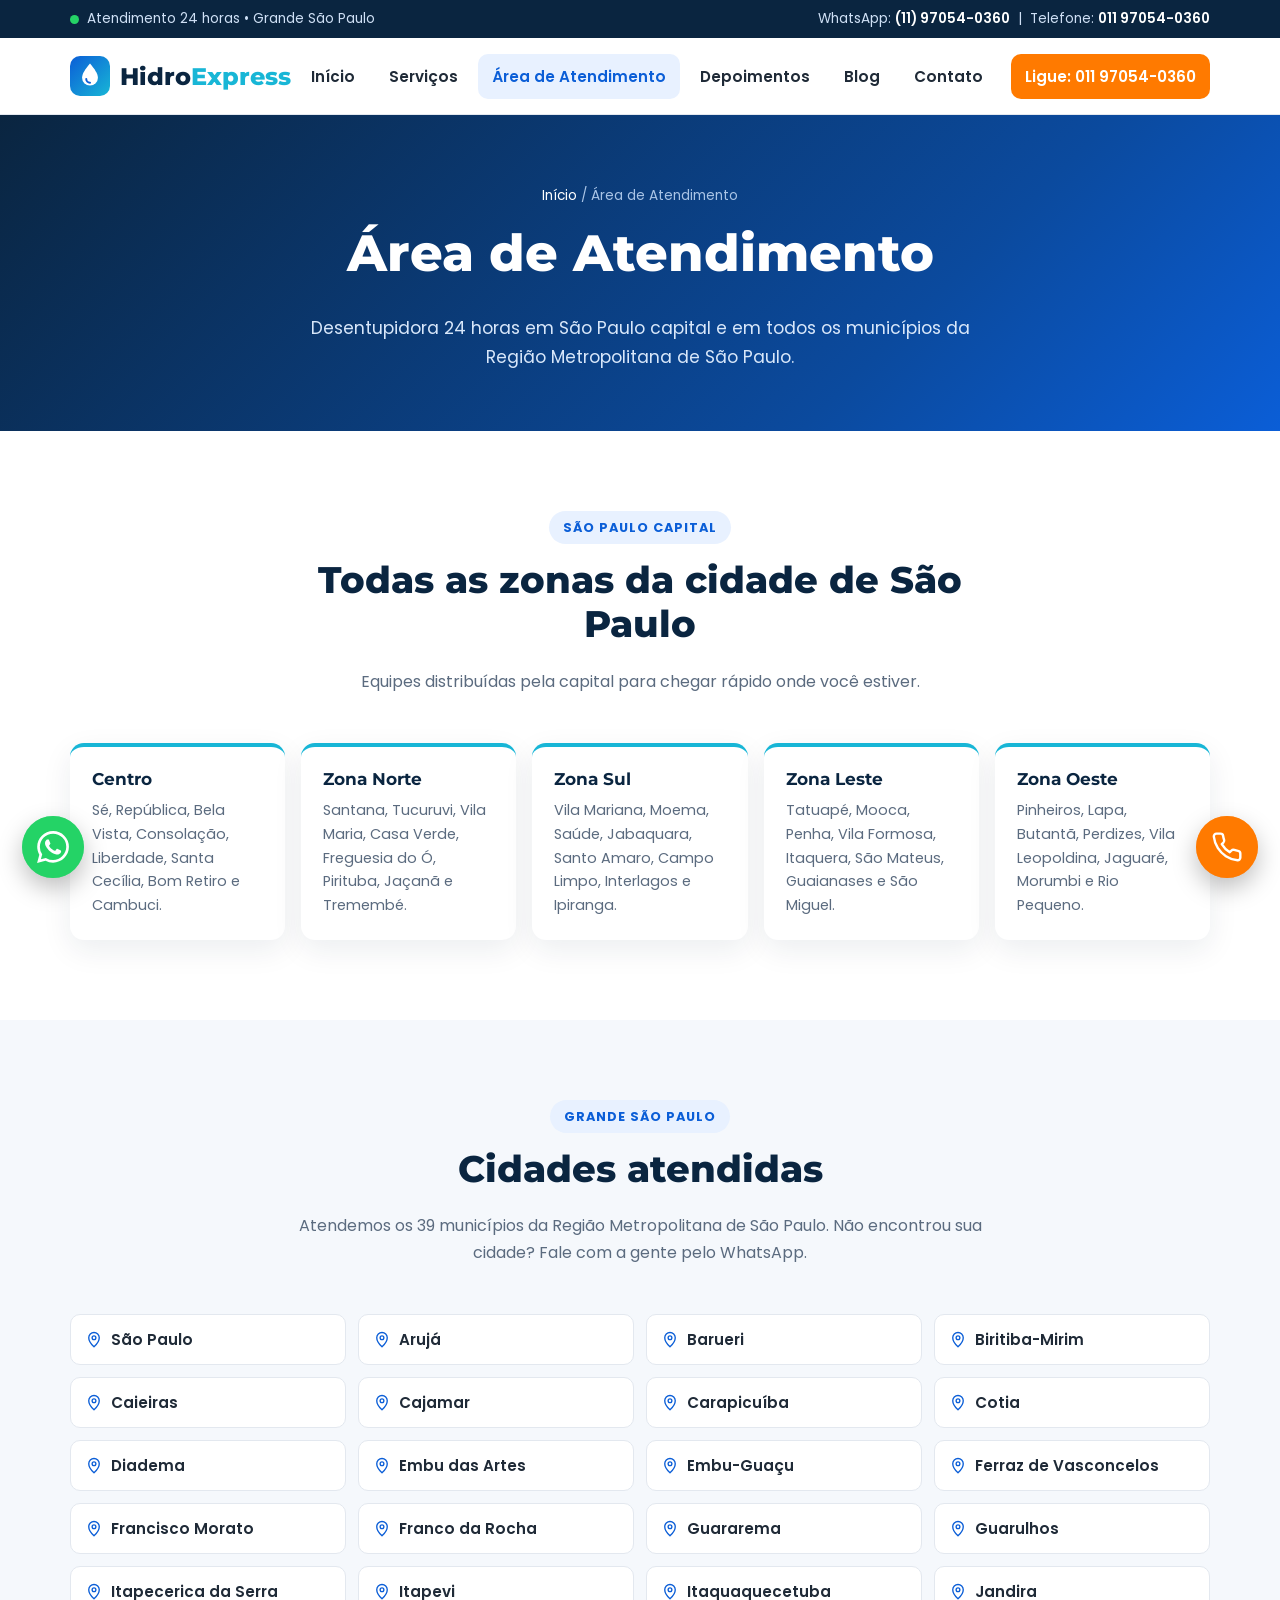
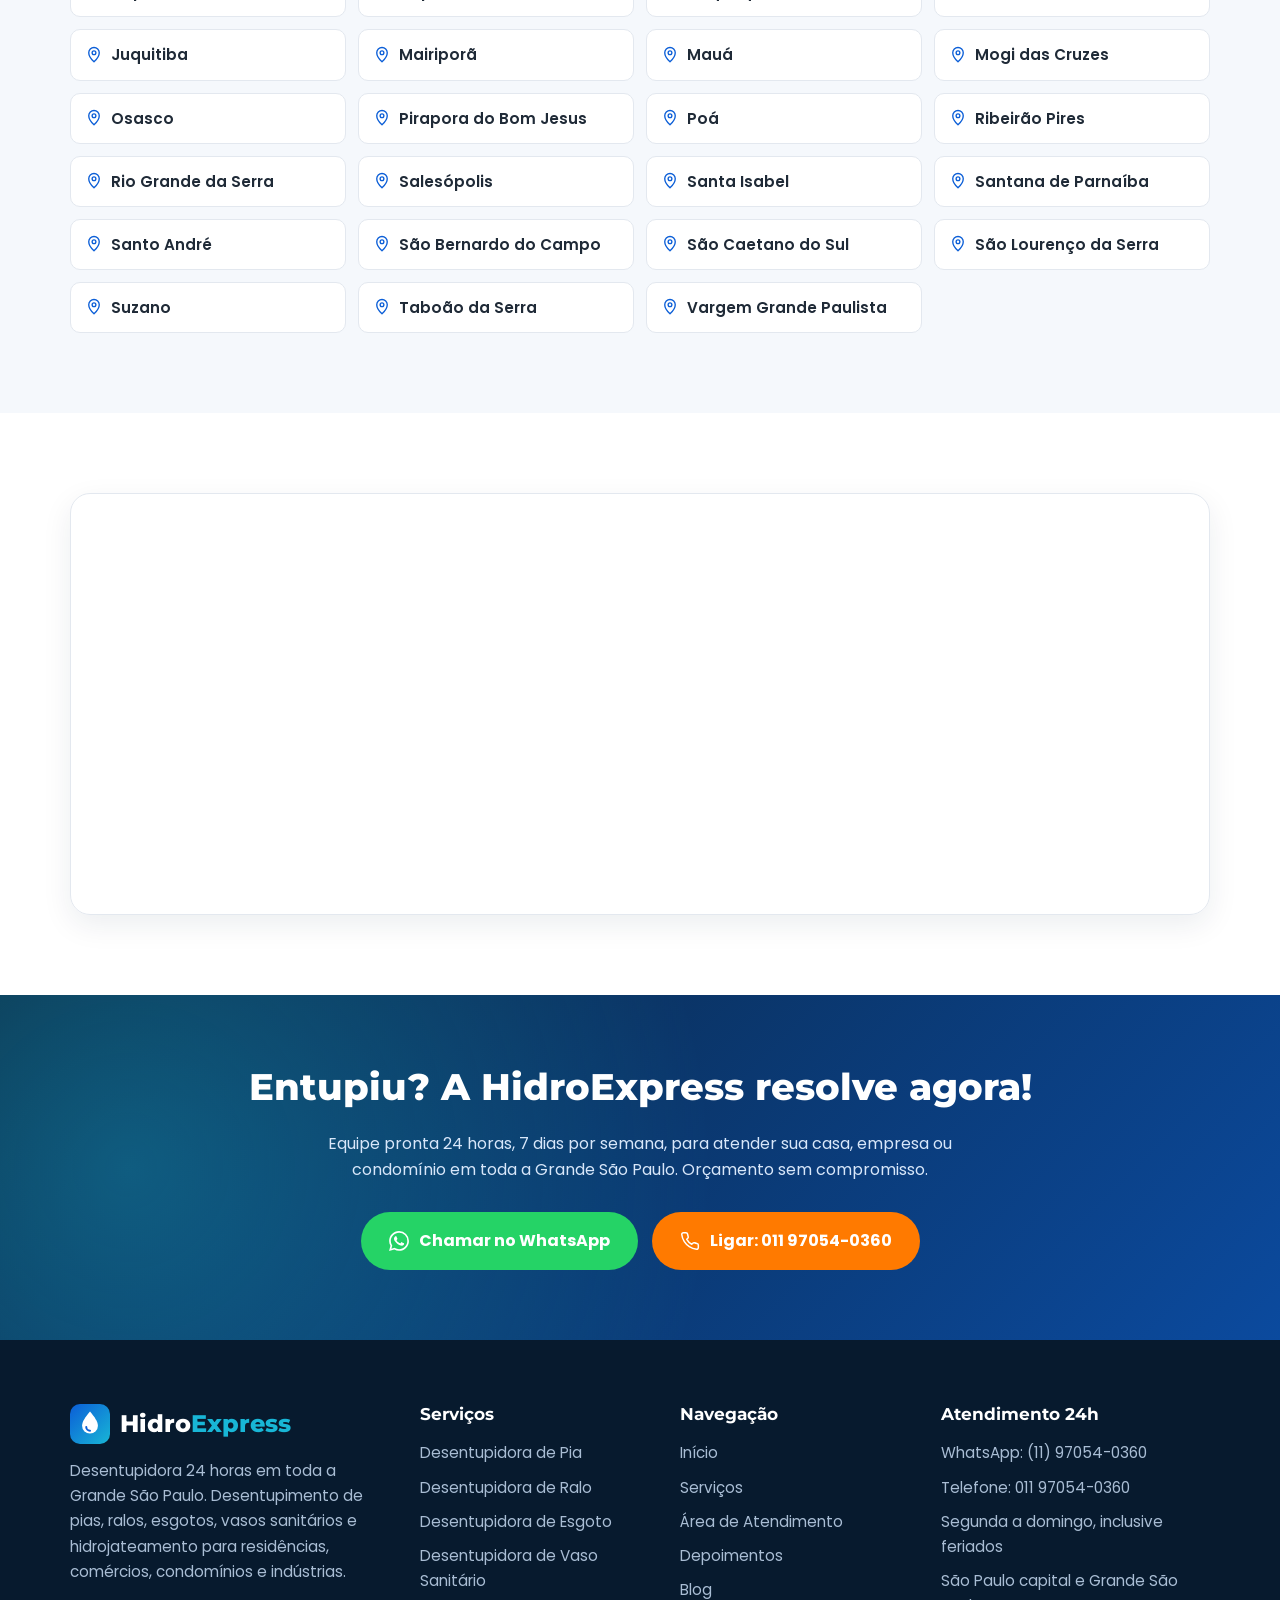
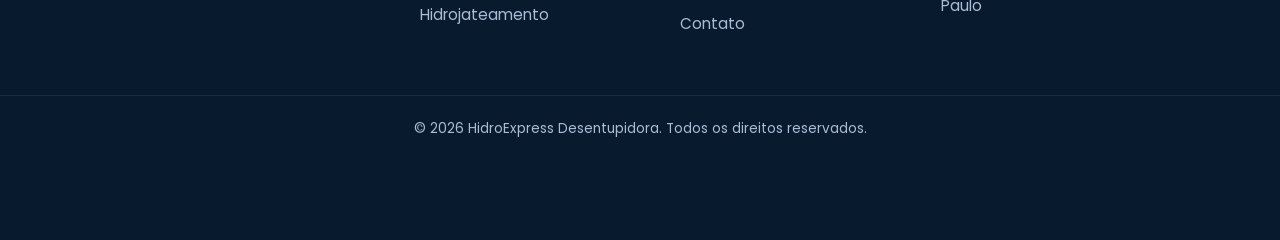
==== area-de-atendimento.html @ a258be4d "Cria site da HidroExpress Desentupidora Site estático com páginas de início, serviços, área de atend" ====
<!DOCTYPE html>
<html lang="pt-BR" class="no-js">
<head>
  <meta charset="UTF-8">
  <meta name="viewport" content="width=device-width, initial-scale=1">
  <title>Área de Atendimento | Desentupidora na Grande SP | HidroExpress</title>
  <meta name="description" content="A HidroExpress atende São Paulo capital e as 39 cidades da Grande São Paulo: ABC, Guarulhos, Osasco, Barueri, Mogi das Cruzes e região.">
  <meta name="theme-color" content="#0a2540">
  <meta property="og:type" content="website">
  <meta property="og:locale" content="pt_BR">
  <meta property="og:site_name" content="HidroExpress">
  <meta property="og:title" content="Área de Atendimento | Desentupidora na Grande SP | HidroExpress">
  <meta property="og:description" content="A HidroExpress atende São Paulo capital e as 39 cidades da Grande São Paulo: ABC, Guarulhos, Osasco, Barueri, Mogi das Cruzes e região.">
  <link rel="icon" href="assets/img/favicon.svg" type="image/svg+xml">
  <link rel="preconnect" href="https://fonts.googleapis.com">
  <link rel="preconnect" href="https://fonts.gstatic.com" crossorigin>
  <link href="https://fonts.googleapis.com/css2?family=Montserrat:wght@700;800&family=Poppins:wght@400;500;600;700&display=swap" rel="stylesheet">
  <link rel="stylesheet" href="assets/css/style.css">
</head>
<body>
<a class="skip-link" href="#conteudo">Pular para o conteúdo</a>

<div class="topo-info">
  <div class="container">
    <span class="topo-info__24h"><span class="pulso"></span> Atendimento 24 horas • Grande São Paulo</span>
    <span class="topo-info__contato">WhatsApp: <a href="https://wa.me/5511970540360?text=Ol%C3%A1%2C%20HidroExpress%21%20Vim%20pelo%20site%20e%20preciso%20de%20um%20or%C3%A7amento." target="_blank" rel="noopener">(11) 97054-0360</a> &nbsp;|&nbsp; Telefone: <a href="tel:+5511970540360">011 97054-0360</a></span>
  </div>
</div>

<header class="cabecalho">
  <div class="container">
    <a class="logo" href="index.html" aria-label="HidroExpress — página inicial"><svg viewBox="0 0 48 48" aria-hidden="true"><defs><linearGradient id="lg" x1="0" y1="0" x2="1" y2="1"><stop offset="0" stop-color="#0b5ed7"/><stop offset="1" stop-color="#18b6d6"/></linearGradient></defs><rect width="48" height="48" rx="12" fill="url(#lg)"/><path d="M24 9c5.5 6.6 9.5 12.2 9.5 17a9.5 9.5 0 0 1-19 0C14.5 21.2 18.5 15.6 24 9z" fill="#fff"/><path d="M19.5 27.5a4.5 4.5 0 0 0 4.5 4.5" stroke="#0b5ed7" stroke-width="2.4" fill="none" stroke-linecap="round"/></svg><span class="logo__nome">Hidro<span>Express</span></span></a>
    <button class="menu-toggle" type="button" aria-controls="menu" aria-expanded="false" aria-label="Abrir menu"><svg viewBox="0 0 24 24" fill="none" stroke="currentColor" stroke-width="1.8" stroke-linecap="round" stroke-linejoin="round" aria-hidden="true"><path d="M4 7h16M4 12h16M4 17h16"/></svg></button>
    <nav class="menu" id="menu" aria-label="Menu principal">
      <ul>
        <li><a href="index.html">Início</a></li>
        <li><a href="servicos.html">Serviços</a></li>
        <li><a href="area-de-atendimento.html" aria-current="page">Área de Atendimento</a></li>
        <li><a href="depoimentos.html">Depoimentos</a></li>
        <li><a href="blog.html">Blog</a></li>
        <li><a href="contato.html">Contato</a></li>
        <li><a class="menu__cta" href="tel:+5511970540360">Ligue: 011 97054-0360</a></li>
      </ul>
    </nav>
  </div>
</header>

<main id="conteudo">

<section class="page-hero">
  <div class="container">
    <div class="breadcrumb"><a href="index.html">Início</a> / Área de Atendimento</div>
    <h1>Área de Atendimento</h1>
    <p>Desentupidora 24 horas em São Paulo capital e em todos os municípios da Região Metropolitana de São Paulo.</p>
  </div>
</section>

<section class="secao">
  <div class="container">
    <div class="secao__topo">
      <span class="etiqueta">São Paulo capital</span>
      <h2>Todas as zonas da cidade de São Paulo</h2>
      <p>Equipes distribuídas pela capital para chegar rápido onde você estiver.</p>
    </div>
    <div class="regioes">
      <div class="regiao revelar"><h3>Centro</h3><p>Sé, República, Bela Vista, Consolação, Liberdade, Santa Cecília, Bom Retiro e Cambuci.</p></div>
      <div class="regiao revelar"><h3>Zona Norte</h3><p>Santana, Tucuruvi, Vila Maria, Casa Verde, Freguesia do Ó, Pirituba, Jaçanã e Tremembé.</p></div>
      <div class="regiao revelar"><h3>Zona Sul</h3><p>Vila Mariana, Moema, Saúde, Jabaquara, Santo Amaro, Campo Limpo, Interlagos e Ipiranga.</p></div>
      <div class="regiao revelar"><h3>Zona Leste</h3><p>Tatuapé, Mooca, Penha, Vila Formosa, Itaquera, São Mateus, Guaianases e São Miguel.</p></div>
      <div class="regiao revelar"><h3>Zona Oeste</h3><p>Pinheiros, Lapa, Butantã, Perdizes, Vila Leopoldina, Jaguaré, Morumbi e Rio Pequeno.</p></div>
    </div>
  </div>
</section>

<section class="secao secao--alt">
  <div class="container">
    <div class="secao__topo">
      <span class="etiqueta">Grande São Paulo</span>
      <h2>Cidades atendidas</h2>
      <p>Atendemos os 39 municípios da Região Metropolitana de São Paulo. Não encontrou sua cidade? Fale com a gente pelo WhatsApp.</p>
    </div>
    <ul class="cidades">
      <li><svg viewBox="0 0 24 24" fill="none" stroke="currentColor" stroke-width="1.8" stroke-linecap="round" stroke-linejoin="round" aria-hidden="true"><path d="M12 21s-7-6.2-7-12a7 7 0 0 1 14 0c0 5.8-7 12-7 12z"/><circle cx="12" cy="9" r="2.5"/></svg> São Paulo</li>
      <li><svg viewBox="0 0 24 24" fill="none" stroke="currentColor" stroke-width="1.8" stroke-linecap="round" stroke-linejoin="round" aria-hidden="true"><path d="M12 21s-7-6.2-7-12a7 7 0 0 1 14 0c0 5.8-7 12-7 12z"/><circle cx="12" cy="9" r="2.5"/></svg> Arujá</li>
      <li><svg viewBox="0 0 24 24" fill="none" stroke="currentColor" stroke-width="1.8" stroke-linecap="round" stroke-linejoin="round" aria-hidden="true"><path d="M12 21s-7-6.2-7-12a7 7 0 0 1 14 0c0 5.8-7 12-7 12z"/><circle cx="12" cy="9" r="2.5"/></svg> Barueri</li>
      <li><svg viewBox="0 0 24 24" fill="none" stroke="currentColor" stroke-width="1.8" stroke-linecap="round" stroke-linejoin="round" aria-hidden="true"><path d="M12 21s-7-6.2-7-12a7 7 0 0 1 14 0c0 5.8-7 12-7 12z"/><circle cx="12" cy="9" r="2.5"/></svg> Biritiba-Mirim</li>
      <li><svg viewBox="0 0 24 24" fill="none" stroke="currentColor" stroke-width="1.8" stroke-linecap="round" stroke-linejoin="round" aria-hidden="true"><path d="M12 21s-7-6.2-7-12a7 7 0 0 1 14 0c0 5.8-7 12-7 12z"/><circle cx="12" cy="9" r="2.5"/></svg> Caieiras</li>
      <li><svg viewBox="0 0 24 24" fill="none" stroke="currentColor" stroke-width="1.8" stroke-linecap="round" stroke-linejoin="round" aria-hidden="true"><path d="M12 21s-7-6.2-7-12a7 7 0 0 1 14 0c0 5.8-7 12-7 12z"/><circle cx="12" cy="9" r="2.5"/></svg> Cajamar</li>
      <li><svg viewBox="0 0 24 24" fill="none" stroke="currentColor" stroke-width="1.8" stroke-linecap="round" stroke-linejoin="round" aria-hidden="true"><path d="M12 21s-7-6.2-7-12a7 7 0 0 1 14 0c0 5.8-7 12-7 12z"/><circle cx="12" cy="9" r="2.5"/></svg> Carapicuíba</li>
      <li><svg viewBox="0 0 24 24" fill="none" stroke="currentColor" stroke-width="1.8" stroke-linecap="round" stroke-linejoin="round" aria-hidden="true"><path d="M12 21s-7-6.2-7-12a7 7 0 0 1 14 0c0 5.8-7 12-7 12z"/><circle cx="12" cy="9" r="2.5"/></svg> Cotia</li>
      <li><svg viewBox="0 0 24 24" fill="none" stroke="currentColor" stroke-width="1.8" stroke-linecap="round" stroke-linejoin="round" aria-hidden="true"><path d="M12 21s-7-6.2-7-12a7 7 0 0 1 14 0c0 5.8-7 12-7 12z"/><circle cx="12" cy="9" r="2.5"/></svg> Diadema</li>
      <li><svg viewBox="0 0 24 24" fill="none" stroke="currentColor" stroke-width="1.8" stroke-linecap="round" stroke-linejoin="round" aria-hidden="true"><path d="M12 21s-7-6.2-7-12a7 7 0 0 1 14 0c0 5.8-7 12-7 12z"/><circle cx="12" cy="9" r="2.5"/></svg> Embu das Artes</li>
      <li><svg viewBox="0 0 24 24" fill="none" stroke="currentColor" stroke-width="1.8" stroke-linecap="round" stroke-linejoin="round" aria-hidden="true"><path d="M12 21s-7-6.2-7-12a7 7 0 0 1 14 0c0 5.8-7 12-7 12z"/><circle cx="12" cy="9" r="2.5"/></svg> Embu-Guaçu</li>
      <li><svg viewBox="0 0 24 24" fill="none" stroke="currentColor" stroke-width="1.8" stroke-linecap="round" stroke-linejoin="round" aria-hidden="true"><path d="M12 21s-7-6.2-7-12a7 7 0 0 1 14 0c0 5.8-7 12-7 12z"/><circle cx="12" cy="9" r="2.5"/></svg> Ferraz de Vasconcelos</li>
      <li><svg viewBox="0 0 24 24" fill="none" stroke="currentColor" stroke-width="1.8" stroke-linecap="round" stroke-linejoin="round" aria-hidden="true"><path d="M12 21s-7-6.2-7-12a7 7 0 0 1 14 0c0 5.8-7 12-7 12z"/><circle cx="12" cy="9" r="2.5"/></svg> Francisco Morato</li>
      <li><svg viewBox="0 0 24 24" fill="none" stroke="currentColor" stroke-width="1.8" stroke-linecap="round" stroke-linejoin="round" aria-hidden="true"><path d="M12 21s-7-6.2-7-12a7 7 0 0 1 14 0c0 5.8-7 12-7 12z"/><circle cx="12" cy="9" r="2.5"/></svg> Franco da Rocha</li>
      <li><svg viewBox="0 0 24 24" fill="none" stroke="currentColor" stroke-width="1.8" stroke-linecap="round" stroke-linejoin="round" aria-hidden="true"><path d="M12 21s-7-6.2-7-12a7 7 0 0 1 14 0c0 5.8-7 12-7 12z"/><circle cx="12" cy="9" r="2.5"/></svg> Guararema</li>
      <li><svg viewBox="0 0 24 24" fill="none" stroke="currentColor" stroke-width="1.8" stroke-linecap="round" stroke-linejoin="round" aria-hidden="true"><path d="M12 21s-7-6.2-7-12a7 7 0 0 1 14 0c0 5.8-7 12-7 12z"/><circle cx="12" cy="9" r="2.5"/></svg> Guarulhos</li>
      <li><svg viewBox="0 0 24 24" fill="none" stroke="currentColor" stroke-width="1.8" stroke-linecap="round" stroke-linejoin="round" aria-hidden="true"><path d="M12 21s-7-6.2-7-12a7 7 0 0 1 14 0c0 5.8-7 12-7 12z"/><circle cx="12" cy="9" r="2.5"/></svg> Itapecerica da Serra</li>
      <li><svg viewBox="0 0 24 24" fill="none" stroke="currentColor" stroke-width="1.8" stroke-linecap="round" stroke-linejoin="round" aria-hidden="true"><path d="M12 21s-7-6.2-7-12a7 7 0 0 1 14 0c0 5.8-7 12-7 12z"/><circle cx="12" cy="9" r="2.5"/></svg> Itapevi</li>
      <li><svg viewBox="0 0 24 24" fill="none" stroke="currentColor" stroke-width="1.8" stroke-linecap="round" stroke-linejoin="round" aria-hidden="true"><path d="M12 21s-7-6.2-7-12a7 7 0 0 1 14 0c0 5.8-7 12-7 12z"/><circle cx="12" cy="9" r="2.5"/></svg> Itaquaquecetuba</li>
      <li><svg viewBox="0 0 24 24" fill="none" stroke="currentColor" stroke-width="1.8" stroke-linecap="round" stroke-linejoin="round" aria-hidden="true"><path d="M12 21s-7-6.2-7-12a7 7 0 0 1 14 0c0 5.8-7 12-7 12z"/><circle cx="12" cy="9" r="2.5"/></svg> Jandira</li>
      <li><svg viewBox="0 0 24 24" fill="none" stroke="currentColor" stroke-width="1.8" stroke-linecap="round" stroke-linejoin="round" aria-hidden="true"><path d="M12 21s-7-6.2-7-12a7 7 0 0 1 14 0c0 5.8-7 12-7 12z"/><circle cx="12" cy="9" r="2.5"/></svg> Juquitiba</li>
      <li><svg viewBox="0 0 24 24" fill="none" stroke="currentColor" stroke-width="1.8" stroke-linecap="round" stroke-linejoin="round" aria-hidden="true"><path d="M12 21s-7-6.2-7-12a7 7 0 0 1 14 0c0 5.8-7 12-7 12z"/><circle cx="12" cy="9" r="2.5"/></svg> Mairiporã</li>
      <li><svg viewBox="0 0 24 24" fill="none" stroke="currentColor" stroke-width="1.8" stroke-linecap="round" stroke-linejoin="round" aria-hidden="true"><path d="M12 21s-7-6.2-7-12a7 7 0 0 1 14 0c0 5.8-7 12-7 12z"/><circle cx="12" cy="9" r="2.5"/></svg> Mauá</li>
      <li><svg viewBox="0 0 24 24" fill="none" stroke="currentColor" stroke-width="1.8" stroke-linecap="round" stroke-linejoin="round" aria-hidden="true"><path d="M12 21s-7-6.2-7-12a7 7 0 0 1 14 0c0 5.8-7 12-7 12z"/><circle cx="12" cy="9" r="2.5"/></svg> Mogi das Cruzes</li>
      <li><svg viewBox="0 0 24 24" fill="none" stroke="currentColor" stroke-width="1.8" stroke-linecap="round" stroke-linejoin="round" aria-hidden="true"><path d="M12 21s-7-6.2-7-12a7 7 0 0 1 14 0c0 5.8-7 12-7 12z"/><circle cx="12" cy="9" r="2.5"/></svg> Osasco</li>
      <li><svg viewBox="0 0 24 24" fill="none" stroke="currentColor" stroke-width="1.8" stroke-linecap="round" stroke-linejoin="round" aria-hidden="true"><path d="M12 21s-7-6.2-7-12a7 7 0 0 1 14 0c0 5.8-7 12-7 12z"/><circle cx="12" cy="9" r="2.5"/></svg> Pirapora do Bom Jesus</li>
      <li><svg viewBox="0 0 24 24" fill="none" stroke="currentColor" stroke-width="1.8" stroke-linecap="round" stroke-linejoin="round" aria-hidden="true"><path d="M12 21s-7-6.2-7-12a7 7 0 0 1 14 0c0 5.8-7 12-7 12z"/><circle cx="12" cy="9" r="2.5"/></svg> Poá</li>
      <li><svg viewBox="0 0 24 24" fill="none" stroke="currentColor" stroke-width="1.8" stroke-linecap="round" stroke-linejoin="round" aria-hidden="true"><path d="M12 21s-7-6.2-7-12a7 7 0 0 1 14 0c0 5.8-7 12-7 12z"/><circle cx="12" cy="9" r="2.5"/></svg> Ribeirão Pires</li>
      <li><svg viewBox="0 0 24 24" fill="none" stroke="currentColor" stroke-width="1.8" stroke-linecap="round" stroke-linejoin="round" aria-hidden="true"><path d="M12 21s-7-6.2-7-12a7 7 0 0 1 14 0c0 5.8-7 12-7 12z"/><circle cx="12" cy="9" r="2.5"/></svg> Rio Grande da Serra</li>
      <li><svg viewBox="0 0 24 24" fill="none" stroke="currentColor" stroke-width="1.8" stroke-linecap="round" stroke-linejoin="round" aria-hidden="true"><path d="M12 21s-7-6.2-7-12a7 7 0 0 1 14 0c0 5.8-7 12-7 12z"/><circle cx="12" cy="9" r="2.5"/></svg> Salesópolis</li>
      <li><svg viewBox="0 0 24 24" fill="none" stroke="currentColor" stroke-width="1.8" stroke-linecap="round" stroke-linejoin="round" aria-hidden="true"><path d="M12 21s-7-6.2-7-12a7 7 0 0 1 14 0c0 5.8-7 12-7 12z"/><circle cx="12" cy="9" r="2.5"/></svg> Santa Isabel</li>
      <li><svg viewBox="0 0 24 24" fill="none" stroke="currentColor" stroke-width="1.8" stroke-linecap="round" stroke-linejoin="round" aria-hidden="true"><path d="M12 21s-7-6.2-7-12a7 7 0 0 1 14 0c0 5.8-7 12-7 12z"/><circle cx="12" cy="9" r="2.5"/></svg> Santana de Parnaíba</li>
      <li><svg viewBox="0 0 24 24" fill="none" stroke="currentColor" stroke-width="1.8" stroke-linecap="round" stroke-linejoin="round" aria-hidden="true"><path d="M12 21s-7-6.2-7-12a7 7 0 0 1 14 0c0 5.8-7 12-7 12z"/><circle cx="12" cy="9" r="2.5"/></svg> Santo André</li>
      <li><svg viewBox="0 0 24 24" fill="none" stroke="currentColor" stroke-width="1.8" stroke-linecap="round" stroke-linejoin="round" aria-hidden="true"><path d="M12 21s-7-6.2-7-12a7 7 0 0 1 14 0c0 5.8-7 12-7 12z"/><circle cx="12" cy="9" r="2.5"/></svg> São Bernardo do Campo</li>
      <li><svg viewBox="0 0 24 24" fill="none" stroke="currentColor" stroke-width="1.8" stroke-linecap="round" stroke-linejoin="round" aria-hidden="true"><path d="M12 21s-7-6.2-7-12a7 7 0 0 1 14 0c0 5.8-7 12-7 12z"/><circle cx="12" cy="9" r="2.5"/></svg> São Caetano do Sul</li>
      <li><svg viewBox="0 0 24 24" fill="none" stroke="currentColor" stroke-width="1.8" stroke-linecap="round" stroke-linejoin="round" aria-hidden="true"><path d="M12 21s-7-6.2-7-12a7 7 0 0 1 14 0c0 5.8-7 12-7 12z"/><circle cx="12" cy="9" r="2.5"/></svg> São Lourenço da Serra</li>
      <li><svg viewBox="0 0 24 24" fill="none" stroke="currentColor" stroke-width="1.8" stroke-linecap="round" stroke-linejoin="round" aria-hidden="true"><path d="M12 21s-7-6.2-7-12a7 7 0 0 1 14 0c0 5.8-7 12-7 12z"/><circle cx="12" cy="9" r="2.5"/></svg> Suzano</li>
      <li><svg viewBox="0 0 24 24" fill="none" stroke="currentColor" stroke-width="1.8" stroke-linecap="round" stroke-linejoin="round" aria-hidden="true"><path d="M12 21s-7-6.2-7-12a7 7 0 0 1 14 0c0 5.8-7 12-7 12z"/><circle cx="12" cy="9" r="2.5"/></svg> Taboão da Serra</li>
      <li><svg viewBox="0 0 24 24" fill="none" stroke="currentColor" stroke-width="1.8" stroke-linecap="round" stroke-linejoin="round" aria-hidden="true"><path d="M12 21s-7-6.2-7-12a7 7 0 0 1 14 0c0 5.8-7 12-7 12z"/><circle cx="12" cy="9" r="2.5"/></svg> Vargem Grande Paulista</li>
    </ul>
  </div>
</section>

<section class="secao">
  <div class="container">
    <div class="mapa">
      <iframe title="Mapa da Grande São Paulo — área de atendimento HidroExpress" src="https://www.google.com/maps?q=Regi%C3%A3o+Metropolitana+de+S%C3%A3o+Paulo&z=9&output=embed" loading="lazy" referrerpolicy="no-referrer-when-downgrade"></iframe>
    </div>
  </div>
</section>

<section class="cta">
  <div class="container">
    <h2>Entupiu? A HidroExpress resolve agora!</h2>
    <p>Equipe pronta 24 horas, 7 dias por semana, para atender sua casa, empresa ou condomínio em toda a Grande São Paulo. Orçamento sem compromisso.</p>
    <div class="botoes">
      <a class="btn btn--whats" href="https://wa.me/5511970540360?text=Ol%C3%A1%2C%20HidroExpress%21%20Vim%20pelo%20site%20e%20preciso%20de%20um%20or%C3%A7amento." target="_blank" rel="noopener"><svg viewBox="0 0 24 24" fill="currentColor" aria-hidden="true"><path d="M17.472 14.382c-.297-.149-1.758-.867-2.03-.967-.273-.099-.471-.148-.67.15-.197.297-.767.966-.94 1.164-.173.199-.347.223-.644.075-.297-.15-1.255-.463-2.39-1.475-.883-.788-1.48-1.761-1.653-2.059-.173-.297-.018-.458.13-.606.134-.133.298-.347.446-.52.149-.174.198-.298.298-.497.099-.198.05-.371-.025-.52-.075-.149-.669-1.612-.916-2.207-.242-.579-.487-.5-.669-.51-.173-.008-.371-.01-.57-.01-.198 0-.52.074-.792.372-.272.297-1.04 1.016-1.04 2.479 0 1.462 1.065 2.875 1.213 3.074.149.198 2.096 3.2 5.077 4.487.709.306 1.262.489 1.694.625.712.227 1.36.195 1.871.118.571-.085 1.758-.719 2.006-1.413.248-.694.248-1.289.173-1.413-.074-.124-.272-.198-.57-.347m-5.421 7.403h-.004a9.87 9.87 0 01-5.031-1.378l-.361-.214-3.741.982.998-3.648-.235-.374a9.86 9.86 0 01-1.51-5.26c.001-5.45 4.436-9.884 9.888-9.884 2.64 0 5.122 1.03 6.988 2.898a9.825 9.825 0 012.893 6.994c-.003 5.45-4.437 9.884-9.885 9.884m8.413-18.297A11.815 11.815 0 0012.05 0C5.495 0 .16 5.335.157 11.892c0 2.096.547 4.142 1.588 5.945L.057 24l6.305-1.654a11.882 11.882 0 005.683 1.448h.005c6.554 0 11.89-5.335 11.893-11.893a11.821 11.821 0 00-3.48-8.413z"/></svg> Chamar no WhatsApp</a>
      <a class="btn btn--ligar" href="tel:+5511970540360"><svg viewBox="0 0 24 24" fill="none" stroke="currentColor" stroke-width="1.8" stroke-linecap="round" stroke-linejoin="round" aria-hidden="true"><path d="M22 16.92v3a2 2 0 0 1-2.18 2 19.79 19.79 0 0 1-8.63-3.07 19.5 19.5 0 0 1-6-6 19.79 19.79 0 0 1-3.07-8.67A2 2 0 0 1 4.11 2h3a2 2 0 0 1 2 1.72c.127.96.361 1.903.7 2.81a2 2 0 0 1-.45 2.11L8.09 9.91a16 16 0 0 0 6 6l1.27-1.27a2 2 0 0 1 2.11-.45c.907.339 1.85.573 2.81.7A2 2 0 0 1 22 16.92z"/></svg> Ligar: 011 97054-0360</a>
    </div>
  </div>
</section>
</main>

<footer class="rodape">
  <div class="container">
    <div class="grid">
      <div>
        <a class="logo" href="index.html"><svg viewBox="0 0 48 48" aria-hidden="true"><defs><linearGradient id="lg" x1="0" y1="0" x2="1" y2="1"><stop offset="0" stop-color="#0b5ed7"/><stop offset="1" stop-color="#18b6d6"/></linearGradient></defs><rect width="48" height="48" rx="12" fill="url(#lg)"/><path d="M24 9c5.5 6.6 9.5 12.2 9.5 17a9.5 9.5 0 0 1-19 0C14.5 21.2 18.5 15.6 24 9z" fill="#fff"/><path d="M19.5 27.5a4.5 4.5 0 0 0 4.5 4.5" stroke="#0b5ed7" stroke-width="2.4" fill="none" stroke-linecap="round"/></svg><span class="logo__nome">Hidro<span>Express</span></span></a>
        <p>Desentupidora 24 horas em toda a Grande São Paulo. Desentupimento de pias, ralos, esgotos, vasos sanitários e hidrojateamento para residências, comércios, condomínios e indústrias.</p>
      </div>
      <div>
        <h4>Serviços</h4>
        <ul>
          <li><a href="servicos.html#pia">Desentupidora de Pia</a></li>
          <li><a href="servicos.html#ralo">Desentupidora de Ralo</a></li>
          <li><a href="servicos.html#esgoto">Desentupidora de Esgoto</a></li>
          <li><a href="servicos.html#vaso">Desentupidora de Vaso Sanitário</a></li>
          <li><a href="servicos.html#hidrojateamento">Hidrojateamento</a></li>
        </ul>
      </div>
      <div>
        <h4>Navegação</h4>
        <ul>
          <li><a href="index.html">Início</a></li>
          <li><a href="servicos.html">Serviços</a></li>
          <li><a href="area-de-atendimento.html">Área de Atendimento</a></li>
          <li><a href="depoimentos.html">Depoimentos</a></li>
          <li><a href="blog.html">Blog</a></li>
          <li><a href="contato.html">Contato</a></li>
        </ul>
      </div>
      <div>
        <h4>Atendimento 24h</h4>
        <ul>
          <li>WhatsApp: <a href="https://wa.me/5511970540360?text=Ol%C3%A1%2C%20HidroExpress%21%20Vim%20pelo%20site%20e%20preciso%20de%20um%20or%C3%A7amento." target="_blank" rel="noopener">(11) 97054-0360</a></li>
          <li>Telefone: <a href="tel:+5511970540360">011 97054-0360</a></li>
          <li>Segunda a domingo, inclusive feriados</li>
          <li>São Paulo capital e Grande São Paulo</li>
        </ul>
      </div>
    </div>
  </div>
  <div class="rodape__base">
    <div class="container">© <span data-ano>2026</span> HidroExpress Desentupidora. Todos os direitos reservados.</div>
  </div>
</footer>

<a class="flutuante flutuante--whats" href="https://wa.me/5511970540360?text=Ol%C3%A1%2C%20HidroExpress%21%20Vim%20pelo%20site%20e%20preciso%20de%20um%20or%C3%A7amento." target="_blank" rel="noopener" aria-label="Fale conosco pelo WhatsApp">
  <svg viewBox="0 0 24 24" fill="currentColor" aria-hidden="true"><path d="M17.472 14.382c-.297-.149-1.758-.867-2.03-.967-.273-.099-.471-.148-.67.15-.197.297-.767.966-.94 1.164-.173.199-.347.223-.644.075-.297-.15-1.255-.463-2.39-1.475-.883-.788-1.48-1.761-1.653-2.059-.173-.297-.018-.458.13-.606.134-.133.298-.347.446-.52.149-.174.198-.298.298-.497.099-.198.05-.371-.025-.52-.075-.149-.669-1.612-.916-2.207-.242-.579-.487-.5-.669-.51-.173-.008-.371-.01-.57-.01-.198 0-.52.074-.792.372-.272.297-1.04 1.016-1.04 2.479 0 1.462 1.065 2.875 1.213 3.074.149.198 2.096 3.2 5.077 4.487.709.306 1.262.489 1.694.625.712.227 1.36.195 1.871.118.571-.085 1.758-.719 2.006-1.413.248-.694.248-1.289.173-1.413-.074-.124-.272-.198-.57-.347m-5.421 7.403h-.004a9.87 9.87 0 01-5.031-1.378l-.361-.214-3.741.982.998-3.648-.235-.374a9.86 9.86 0 01-1.51-5.26c.001-5.45 4.436-9.884 9.888-9.884 2.64 0 5.122 1.03 6.988 2.898a9.825 9.825 0 012.893 6.994c-.003 5.45-4.437 9.884-9.885 9.884m8.413-18.297A11.815 11.815 0 0012.05 0C5.495 0 .16 5.335.157 11.892c0 2.096.547 4.142 1.588 5.945L.057 24l6.305-1.654a11.882 11.882 0 005.683 1.448h.005c6.554 0 11.89-5.335 11.893-11.893a11.821 11.821 0 00-3.48-8.413z"/></svg>
  <span class="flutuante__rotulo">Fale no WhatsApp</span>
</a>
<a class="flutuante flutuante--ligar" href="tel:+5511970540360" aria-label="Ligar para a HidroExpress: 011 97054-0360">
  <svg viewBox="0 0 24 24" fill="none" stroke="currentColor" stroke-width="1.8" stroke-linecap="round" stroke-linejoin="round" aria-hidden="true"><path d="M22 16.92v3a2 2 0 0 1-2.18 2 19.79 19.79 0 0 1-8.63-3.07 19.5 19.5 0 0 1-6-6 19.79 19.79 0 0 1-3.07-8.67A2 2 0 0 1 4.11 2h3a2 2 0 0 1 2 1.72c.127.96.361 1.903.7 2.81a2 2 0 0 1-.45 2.11L8.09 9.91a16 16 0 0 0 6 6l1.27-1.27a2 2 0 0 1 2.11-.45c.907.339 1.85.573 2.81.7A2 2 0 0 1 22 16.92z"/></svg>
  <span class="flutuante__rotulo">Ligue: 011 97054-0360</span>
</a>

<script src="assets/js/main.js"></script>
</body>
</html>
---- assets/css/style.css ----
/* =========================================================
   HidroExpress — Desentupidora 24h na Grande São Paulo
   ========================================================= */

:root {
  --azul-escuro: #0a2540;
  --azul: #0b5ed7;
  --azul-claro: #e8f1ff;
  --agua: #18b6d6;
  --laranja: #ff7a00;
  --laranja-escuro: #e56d00;
  --verde-whats: #25d366;
  --texto: #1f2a37;
  --texto-suave: #5b6b7f;
  --borda: #e3e8ef;
  --fundo: #ffffff;
  --fundo-alt: #f5f8fc;
  --raio: 14px;
  --sombra: 0 10px 30px rgba(10, 37, 64, 0.08);
  --sombra-forte: 0 18px 40px rgba(10, 37, 64, 0.16);
  --largura: 1180px;
}

*,
*::before,
*::after {
  box-sizing: border-box;
}

html {
  scroll-behavior: smooth;
}

body {
  margin: 0;
  font-family: "Poppins", system-ui, -apple-system, "Segoe UI", Roboto, sans-serif;
  color: var(--texto);
  background: var(--fundo);
  line-height: 1.65;
  -webkit-font-smoothing: antialiased;
}

img,
svg {
  display: block;
  max-width: 100%;
}

a {
  color: var(--azul);
  text-decoration: none;
}

a:hover {
  text-decoration: underline;
}

h1,
h2,
h3,
h4 {
  font-family: "Montserrat", "Poppins", sans-serif;
  color: var(--azul-escuro);
  line-height: 1.2;
  margin: 0 0 0.6em;
}

h1 { font-size: clamp(2rem, 4.5vw, 3.2rem); font-weight: 800; }
h2 { font-size: clamp(1.6rem, 3.2vw, 2.3rem); font-weight: 800; }
h3 { font-size: 1.25rem; font-weight: 700; }

p {
  margin: 0 0 1em;
}

.container {
  width: 100%;
  max-width: var(--largura);
  margin: 0 auto;
  padding: 0 20px;
}

.secao {
  padding: 80px 0;
}

.secao--alt {
  background: var(--fundo-alt);
}

.secao__topo {
  text-align: center;
  max-width: 720px;
  margin: 0 auto 48px;
}

.secao__topo p {
  color: var(--texto-suave);
}

.etiqueta {
  display: inline-block;
  font-size: 0.8rem;
  font-weight: 700;
  letter-spacing: 0.08em;
  text-transform: uppercase;
  color: var(--azul);
  background: var(--azul-claro);
  padding: 6px 14px;
  border-radius: 999px;
  margin-bottom: 14px;
}

.skip-link {
  position: absolute;
  left: -999px;
  top: 0;
  background: var(--azul-escuro);
  color: #fff;
  padding: 10px 16px;
  z-index: 1000;
}

.skip-link:focus {
  left: 10px;
}

/* ---------- Botões ---------- */

.btn {
  display: inline-flex;
  align-items: center;
  justify-content: center;
  gap: 10px;
  padding: 14px 26px;
  border-radius: 999px;
  font-weight: 700;
  font-size: 1rem;
  border: 2px solid transparent;
  cursor: pointer;
  transition: transform 0.15s ease, box-shadow 0.15s ease, background 0.15s ease;
  text-decoration: none !important;
  font-family: inherit;
}

.btn svg {
  width: 20px;
  height: 20px;
  flex-shrink: 0;
}

.btn:hover {
  transform: translateY(-2px);
  box-shadow: var(--sombra);
}

.btn--whats {
  background: var(--verde-whats);
  color: #fff;
}

.btn--whats:hover {
  background: #1ebe5a;
}

.btn--ligar {
  background: var(--laranja);
  color: #fff;
}

.btn--ligar:hover {
  background: var(--laranja-escuro);
}

.btn--contorno {
  background: transparent;
  color: #fff;
  border-color: rgba(255, 255, 255, 0.7);
}

.btn--contorno:hover {
  background: rgba(255, 255, 255, 0.12);
}

.btn--azul {
  background: var(--azul);
  color: #fff;
}

.btn--azul:hover {
  background: #0a52bd;
}

.botoes {
  display: flex;
  flex-wrap: wrap;
  gap: 14px;
}

/* ---------- Barra superior ---------- */

.topo-info {
  background: var(--azul-escuro);
  color: #cfe0f5;
  font-size: 0.85rem;
}

.topo-info .container {
  display: flex;
  justify-content: space-between;
  align-items: center;
  gap: 12px;
  padding-top: 8px;
  padding-bottom: 8px;
  flex-wrap: wrap;
}

.topo-info a {
  color: #fff;
  font-weight: 600;
}

.topo-info__24h {
  display: inline-flex;
  align-items: center;
  gap: 8px;
}

.pulso {
  width: 9px;
  height: 9px;
  border-radius: 50%;
  background: var(--verde-whats);
  box-shadow: 0 0 0 0 rgba(37, 211, 102, 0.7);
  animation: pulso 1.8s infinite;
}

@keyframes pulso {
  0% { box-shadow: 0 0 0 0 rgba(37, 211, 102, 0.6); }
  70% { box-shadow: 0 0 0 10px rgba(37, 211, 102, 0); }
  100% { box-shadow: 0 0 0 0 rgba(37, 211, 102, 0); }
}

/* ---------- Cabeçalho ---------- */

.cabecalho {
  position: sticky;
  top: 0;
  z-index: 50;
  background: rgba(255, 255, 255, 0.97);
  backdrop-filter: blur(8px);
  border-bottom: 1px solid var(--borda);
}

.cabecalho .container {
  display: flex;
  align-items: center;
  justify-content: space-between;
  height: 76px;
}

.logo {
  display: inline-flex;
  align-items: center;
  gap: 10px;
  font-family: "Montserrat", sans-serif;
  font-weight: 800;
  font-size: 1.5rem;
  color: var(--azul-escuro);
  text-decoration: none !important;
}

.logo svg {
  width: 40px;
  height: 40px;
}

.logo__nome span {
  color: var(--agua);
}

@media (max-width: 640px) {
  .topo-info__contato {
    display: none;
  }

  .topo-info .container {
    justify-content: center;
  }
}

.menu ul {
  list-style: none;
  margin: 0;
  padding: 0;
  display: flex;
  gap: 6px;
  align-items: center;
}

.menu a {
  display: block;
  padding: 10px 14px;
  border-radius: 10px;
  color: var(--texto);
  font-weight: 600;
  font-size: 0.95rem;
  text-decoration: none;
}

.menu a:hover,
.menu a[aria-current="page"] {
  color: var(--azul);
  background: var(--azul-claro);
}

.menu .menu__cta {
  background: var(--laranja);
  color: #fff;
  margin-left: 8px;
}

.menu .menu__cta:hover {
  background: var(--laranja-escuro);
  color: #fff;
}

.menu-toggle {
  display: none;
  background: none;
  border: 0;
  padding: 8px;
  cursor: pointer;
  color: var(--azul-escuro);
}

.menu-toggle svg {
  width: 30px;
  height: 30px;
}

@media (max-width: 960px) {
  .menu-toggle {
    display: block;
  }

  .menu {
    position: fixed;
    inset: 76px 0 auto 0;
    background: #fff;
    border-bottom: 1px solid var(--borda);
    box-shadow: var(--sombra);
    max-height: 0;
    overflow: hidden;
    transition: max-height 0.3s ease;
  }

  .menu.aberto {
    max-height: 520px;
  }

  .menu ul {
    flex-direction: column;
    align-items: stretch;
    padding: 12px 20px 20px;
    gap: 2px;
  }

  .menu .menu__cta {
    margin: 8px 0 0;
    text-align: center;
  }
}

/* ---------- Hero ---------- */

.hero {
  position: relative;
  overflow: hidden;
  color: #fff;
  background:
    radial-gradient(circle at 85% 20%, rgba(24, 182, 214, 0.45), transparent 45%),
    linear-gradient(135deg, #0a2540 0%, #0b4a9e 60%, #0b5ed7 100%);
  padding: 90px 0 120px;
}

.hero::after {
  content: "";
  position: absolute;
  left: 0;
  right: 0;
  bottom: -1px;
  height: 80px;
  background: url("data:image/svg+xml,%3Csvg xmlns='http://www.w3.org/2000/svg' viewBox='0 0 1440 80' preserveAspectRatio='none'%3E%3Cpath fill='%23ffffff' d='M0 40 C 240 90 480 0 720 30 C 960 60 1200 10 1440 40 L1440 80 L0 80 Z'/%3E%3C/svg%3E") no-repeat bottom / 100% 100%;
}

.hero .container {
  display: grid;
  grid-template-columns: 1.15fr 0.85fr;
  gap: 50px;
  align-items: center;
  position: relative;
  z-index: 1;
}

.hero h1 {
  color: #fff;
}

.hero h1 em {
  font-style: normal;
  color: #7fe3f7;
}

.hero__texto {
  font-size: 1.12rem;
  color: #d8e7fa;
  max-width: 580px;
  margin-bottom: 28px;
}

.hero__selos {
  display: flex;
  flex-wrap: wrap;
  gap: 18px;
  margin-top: 30px;
  font-size: 0.92rem;
  color: #d8e7fa;
}

.hero__selos li {
  display: flex;
  align-items: center;
  gap: 8px;
}

.hero__selos svg {
  width: 20px;
  height: 20px;
  color: #7fe3f7;
}

.lista-limpa {
  list-style: none;
  margin: 0;
  padding: 0;
}

.hero__card {
  background: rgba(255, 255, 255, 0.08);
  border: 1px solid rgba(255, 255, 255, 0.18);
  border-radius: 22px;
  padding: 30px;
  backdrop-filter: blur(6px);
}

.hero__card h2 {
  color: #fff;
  font-size: 1.4rem;
}

.hero__card p {
  color: #d8e7fa;
}

.hero__card .btn {
  width: 100%;
  margin-top: 10px;
}

.hero__ilustracao {
  margin: 0 auto 20px;
  width: 170px;
}

.page-hero {
  background: linear-gradient(135deg, #0a2540 0%, #0b4a9e 70%, #0b5ed7 100%);
  color: #fff;
  padding: 70px 0 60px;
  text-align: center;
}

.page-hero h1 {
  color: #fff;
}

.page-hero p {
  color: #d8e7fa;
  max-width: 700px;
  margin: 0 auto;
  font-size: 1.08rem;
}

.breadcrumb {
  font-size: 0.85rem;
  margin-bottom: 14px;
  color: #a9c4e6;
}

.breadcrumb a {
  color: #fff;
}

@media (max-width: 900px) {
  .hero .container {
    grid-template-columns: 1fr;
  }

  .hero {
    padding: 60px 0 100px;
  }
}

/* ---------- Grid & cards ---------- */

.grid {
  display: grid;
  gap: 26px;
}

.grid--3 { grid-template-columns: repeat(3, 1fr); }
.grid--4 { grid-template-columns: repeat(4, 1fr); }
.grid--2 { grid-template-columns: repeat(2, 1fr); }
.grid--5 { grid-template-columns: repeat(5, 1fr); }

@media (max-width: 1100px) {
  .grid--5 { grid-template-columns: repeat(3, 1fr); }
}

@media (max-width: 960px) {
  .grid--3,
  .grid--4 { grid-template-columns: repeat(2, 1fr); }
}

@media (max-width: 640px) {
  .grid--2,
  .grid--3,
  .grid--4,
  .grid--5 { grid-template-columns: 1fr; }
}

.card {
  background: #fff;
  border: 1px solid var(--borda);
  border-radius: var(--raio);
  padding: 30px 26px;
  box-shadow: var(--sombra);
  transition: transform 0.2s ease, box-shadow 0.2s ease;
}

.card:hover {
  transform: translateY(-4px);
  box-shadow: var(--sombra-forte);
}

.card p {
  color: var(--texto-suave);
  font-size: 0.97rem;
}

.icone {
  width: 62px;
  height: 62px;
  border-radius: 16px;
  display: grid;
  place-items: center;
  background: linear-gradient(135deg, var(--azul) 0%, var(--agua) 100%);
  color: #fff;
  margin-bottom: 18px;
}

.icone svg {
  width: 32px;
  height: 32px;
}

.icone--laranja {
  background: linear-gradient(135deg, var(--laranja) 0%, #ffae42 100%);
}

.card__link {
  font-weight: 700;
  display: inline-flex;
  align-items: center;
  gap: 6px;
}

/* ---------- Números ---------- */

.numeros {
  background: var(--azul-escuro);
  color: #fff;
  padding: 50px 0;
}

.numeros .grid {
  text-align: center;
}

.numeros strong {
  display: block;
  font-family: "Montserrat", sans-serif;
  font-size: 2.4rem;
  font-weight: 800;
  color: #7fe3f7;
}

.numeros span {
  color: #cfe0f5;
}

/* ---------- Passos ---------- */

.passos {
  counter-reset: passo;
}

.passo {
  position: relative;
  padding-top: 64px;
  text-align: center;
}

.passo::before {
  counter-increment: passo;
  content: counter(passo);
  position: absolute;
  top: 0;
  left: 50%;
  transform: translateX(-50%);
  width: 50px;
  height: 50px;
  border-radius: 50%;
  display: grid;
  place-items: center;
  font-family: "Montserrat", sans-serif;
  font-weight: 800;
  font-size: 1.3rem;
  color: #fff;
  background: linear-gradient(135deg, var(--azul) 0%, var(--agua) 100%);
  box-shadow: var(--sombra);
}

.passo p {
  color: var(--texto-suave);
}

/* ---------- Divisão texto + lista ---------- */

.duas-colunas {
  display: grid;
  grid-template-columns: 1fr 1fr;
  gap: 50px;
  align-items: center;
}

@media (max-width: 900px) {
  .duas-colunas {
    grid-template-columns: 1fr;
  }
}

.checklist {
  list-style: none;
  padding: 0;
  margin: 0 0 24px;
}

.checklist li {
  position: relative;
  padding-left: 34px;
  margin-bottom: 12px;
}

.checklist li::before {
  content: "";
  position: absolute;
  left: 0;
  top: 3px;
  width: 22px;
  height: 22px;
  border-radius: 50%;
  background: var(--azul-claro) url("data:image/svg+xml,%3Csvg xmlns='http://www.w3.org/2000/svg' viewBox='0 0 24 24' fill='none' stroke='%230b5ed7' stroke-width='3' stroke-linecap='round' stroke-linejoin='round'%3E%3Cpath d='M5 12l5 5L20 7'/%3E%3C/svg%3E") no-repeat center / 14px;
}

.painel {
  background: linear-gradient(135deg, var(--azul-claro) 0%, #dff6fb 100%);
  border-radius: 24px;
  padding: 40px;
}

/* ---------- Serviços detalhados ---------- */

.servico {
  display: grid;
  grid-template-columns: 0.9fr 1.1fr;
  gap: 50px;
  align-items: center;
  padding: 70px 0;
  border-bottom: 1px solid var(--borda);
  scroll-margin-top: 90px;
}

.servico:last-child {
  border-bottom: 0;
}

.servico:nth-child(even) .servico__arte {
  order: 2;
}

.servico__arte {
  border-radius: 24px;
  background:
    radial-gradient(circle at 30% 20%, rgba(255, 255, 255, 0.35), transparent 50%),
    linear-gradient(135deg, var(--azul) 0%, var(--agua) 100%);
  aspect-ratio: 4 / 3;
  display: grid;
  place-items: center;
  color: #fff;
  box-shadow: var(--sombra-forte);
}

.servico__arte svg {
  width: 42%;
  height: auto;
}

.servico h2 {
  font-size: 1.9rem;
}

@media (max-width: 900px) {
  .servico {
    grid-template-columns: 1fr;
    gap: 30px;
    padding: 50px 0;
  }

  .servico:nth-child(even) .servico__arte {
    order: 0;
  }
}

/* ---------- Área de atendimento ---------- */

.cidades {
  display: grid;
  grid-template-columns: repeat(4, 1fr);
  gap: 12px;
  list-style: none;
  padding: 0;
  margin: 0;
}

.cidades li {
  background: #fff;
  border: 1px solid var(--borda);
  border-radius: 10px;
  padding: 12px 14px;
  font-weight: 600;
  font-size: 0.95rem;
  display: flex;
  align-items: center;
  gap: 8px;
}

.cidades svg {
  width: 18px;
  height: 18px;
  color: var(--azul);
  flex-shrink: 0;
}

@media (max-width: 960px) {
  .cidades { grid-template-columns: repeat(3, 1fr); }
}

@media (max-width: 640px) {
  .cidades { grid-template-columns: repeat(2, 1fr); }
}

.regioes {
  display: grid;
  grid-template-columns: repeat(5, 1fr);
  gap: 16px;
}

@media (max-width: 960px) {
  .regioes { grid-template-columns: repeat(2, 1fr); }
}

@media (max-width: 520px) {
  .regioes { grid-template-columns: 1fr; }
}

.regiao {
  background: #fff;
  border-radius: var(--raio);
  border-top: 4px solid var(--agua);
  padding: 22px;
  box-shadow: var(--sombra);
}

.regiao h3 {
  font-size: 1.05rem;
}

.regiao p {
  font-size: 0.9rem;
  color: var(--texto-suave);
  margin: 0;
}

.mapa {
  border-radius: 20px;
  overflow: hidden;
  border: 1px solid var(--borda);
  box-shadow: var(--sombra);
}

.mapa iframe {
  display: block;
  width: 100%;
  height: 420px;
  border: 0;
}

/* ---------- Depoimentos ---------- */

.depoimento {
  background: #fff;
  border: 1px solid var(--borda);
  border-radius: var(--raio);
  padding: 28px;
  box-shadow: var(--sombra);
  display: flex;
  flex-direction: column;
}

.depoimento blockquote {
  margin: 0 0 20px;
  color: var(--texto);
  font-size: 0.98rem;
  flex: 1;
}

.estrelas {
  color: #ffb400;
  letter-spacing: 2px;
  font-size: 1.1rem;
  margin-bottom: 12px;
}

.autor {
  display: flex;
  align-items: center;
  gap: 12px;
}

.avatar {
  width: 46px;
  height: 46px;
  border-radius: 50%;
  display: grid;
  place-items: center;
  font-weight: 700;
  color: #fff;
  background: linear-gradient(135deg, var(--azul) 0%, var(--agua) 100%);
  flex-shrink: 0;
}

.autor strong {
  display: block;
  color: var(--azul-escuro);
}

.autor span {
  font-size: 0.85rem;
  color: var(--texto-suave);
}

.nota-geral {
  display: flex;
  align-items: center;
  justify-content: center;
  gap: 18px;
  flex-wrap: wrap;
  margin-bottom: 40px;
}

.nota-geral strong {
  font-family: "Montserrat", sans-serif;
  font-size: 3rem;
  font-weight: 800;
  color: var(--azul-escuro);
}

/* ---------- Blog ---------- */

.post-card {
  background: #fff;
  border: 1px solid var(--borda);
  border-radius: var(--raio);
  overflow: hidden;
  box-shadow: var(--sombra);
  display: flex;
  flex-direction: column;
  transition: transform 0.2s ease;
}

.post-card:hover {
  transform: translateY(-4px);
}

.post-card__capa {
  aspect-ratio: 16 / 9;
  display: grid;
  place-items: center;
  color: #fff;
  background: linear-gradient(135deg, var(--azul-escuro) 0%, var(--azul) 60%, var(--agua) 100%);
}

.post-card__capa svg {
  width: 70px;
  height: 70px;
  opacity: 0.95;
}

.post-card__capa--laranja {
  background: linear-gradient(135deg, #b84f00 0%, var(--laranja) 60%, #ffb347 100%);
}

.post-card__capa--agua {
  background: linear-gradient(135deg, #075e6e 0%, var(--agua) 100%);
}

.post-card__corpo {
  padding: 24px;
  display: flex;
  flex-direction: column;
  flex: 1;
}

.post-card__corpo p {
  color: var(--texto-suave);
  font-size: 0.95rem;
  flex: 1;
}

.post-card h3 a {
  color: var(--azul-escuro);
}

.post-meta {
  font-size: 0.8rem;
  color: var(--texto-suave);
  margin-bottom: 8px;
  text-transform: uppercase;
  letter-spacing: 0.05em;
  font-weight: 600;
}

.artigo {
  max-width: 780px;
  margin: 0 auto;
  font-size: 1.05rem;
}

.artigo h2 {
  font-size: 1.6rem;
  margin-top: 1.6em;
}

.artigo ul,
.artigo ol {
  padding-left: 1.3em;
  margin: 0 0 1.2em;
}

.artigo li {
  margin-bottom: 0.4em;
}

.aviso {
  background: #fff6ec;
  border-left: 4px solid var(--laranja);
  padding: 18px 22px;
  border-radius: 10px;
  margin: 1.5em 0;
}

.aviso p:last-child {
  margin-bottom: 0;
}

/* ---------- FAQ ---------- */

.faq {
  max-width: 820px;
  margin: 0 auto;
}

.faq details {
  background: #fff;
  border: 1px solid var(--borda);
  border-radius: 12px;
  margin-bottom: 12px;
  padding: 0 22px;
}

.faq summary {
  cursor: pointer;
  font-weight: 700;
  color: var(--azul-escuro);
  padding: 18px 0;
  list-style: none;
  display: flex;
  justify-content: space-between;
  gap: 16px;
}

.faq summary::-webkit-details-marker {
  display: none;
}

.faq summary::after {
  content: "+";
  font-size: 1.4rem;
  line-height: 1;
  color: var(--azul);
}

.faq details[open] summary::after {
  content: "–";
}

.faq details p {
  color: var(--texto-suave);
  padding-bottom: 18px;
  margin: 0;
}

/* ---------- Contato ---------- */

.contato-grid {
  display: grid;
  grid-template-columns: 0.9fr 1.1fr;
  gap: 40px;
}

@media (max-width: 900px) {
  .contato-grid {
    grid-template-columns: 1fr;
  }
}

.contato-item {
  display: flex;
  gap: 16px;
  align-items: flex-start;
  margin-bottom: 24px;
}

.contato-item .icone {
  width: 52px;
  height: 52px;
  margin: 0;
  flex-shrink: 0;
}

.contato-item .icone svg {
  width: 26px;
  height: 26px;
}

.contato-item strong {
  display: block;
  color: var(--azul-escuro);
}

.formulario {
  background: #fff;
  border: 1px solid var(--borda);
  border-radius: 20px;
  padding: 34px;
  box-shadow: var(--sombra);
}

.campo {
  margin-bottom: 18px;
}

.campo label {
  display: block;
  font-weight: 600;
  margin-bottom: 6px;
  font-size: 0.95rem;
}

.campo input,
.campo select,
.campo textarea {
  width: 100%;
  padding: 13px 15px;
  border: 1px solid #cdd6e1;
  border-radius: 10px;
  font: inherit;
  color: var(--texto);
  background: #fff;
}

.campo input:focus,
.campo select:focus,
.campo textarea:focus {
  outline: none;
  border-color: var(--azul);
  box-shadow: 0 0 0 3px rgba(11, 94, 215, 0.15);
}

.campo textarea {
  min-height: 120px;
  resize: vertical;
}

.campos-duplos {
  display: grid;
  grid-template-columns: 1fr 1fr;
  gap: 16px;
}

@media (max-width: 560px) {
  .campos-duplos {
    grid-template-columns: 1fr;
  }

  .formulario {
    padding: 24px;
  }
}

.formulario .btn {
  width: 100%;
}

.form-nota {
  font-size: 0.85rem;
  color: var(--texto-suave);
  margin-top: 12px;
  text-align: center;
}

/* ---------- CTA ---------- */

.cta {
  background:
    radial-gradient(circle at 10% 50%, rgba(24, 182, 214, 0.35), transparent 50%),
    linear-gradient(135deg, #0a2540 0%, #0b4a9e 100%);
  color: #fff;
  padding: 70px 0;
  text-align: center;
}

.cta h2 {
  color: #fff;
}

.cta p {
  color: #d8e7fa;
  max-width: 640px;
  margin: 0 auto 28px;
}

.cta .botoes {
  justify-content: center;
}

/* ---------- Rodapé ---------- */

.rodape {
  background: #071a2e;
  color: #a9bdd4;
  padding: 64px 0 0;
  font-size: 0.95rem;
}

.rodape .grid {
  grid-template-columns: 1.4fr 1fr 1fr 1.2fr;
  gap: 36px;
}

@media (max-width: 960px) {
  .rodape .grid {
    grid-template-columns: 1fr 1fr;
  }
}

@media (max-width: 560px) {
  .rodape .grid {
    grid-template-columns: 1fr;
  }
}

.rodape h4 {
  color: #fff;
  font-size: 1.05rem;
  margin-bottom: 16px;
}

.rodape .logo {
  color: #fff;
  margin-bottom: 14px;
}

.rodape ul {
  list-style: none;
  padding: 0;
  margin: 0;
}

.rodape li {
  margin-bottom: 9px;
}

.rodape a {
  color: #a9bdd4;
}

.rodape a:hover {
  color: #fff;
}

.rodape__base {
  border-top: 1px solid rgba(255, 255, 255, 0.08);
  margin-top: 50px;
  padding: 22px 0 100px;
  text-align: center;
  font-size: 0.85rem;
}

/* ---------- Botões flutuantes ---------- */

.flutuante {
  position: fixed;
  bottom: 22px;
  z-index: 90;
  width: 62px;
  height: 62px;
  border-radius: 50%;
  display: grid;
  place-items: center;
  color: #fff;
  box-shadow: 0 10px 25px rgba(0, 0, 0, 0.25);
  transition: transform 0.2s ease;
  text-decoration: none !important;
}

.flutuante:hover {
  transform: scale(1.08);
}

.flutuante svg {
  width: 32px;
  height: 32px;
}

.flutuante::before {
  content: "";
  position: absolute;
  inset: 0;
  border-radius: 50%;
  animation: onda 2s infinite;
  z-index: -1;
}

.flutuante--whats {
  left: 22px;
  background: var(--verde-whats);
}

.flutuante--whats::before {
  background: rgba(37, 211, 102, 0.5);
}

.flutuante--ligar {
  right: 22px;
  background: var(--laranja);
}

.flutuante--ligar::before {
  background: rgba(255, 122, 0, 0.5);
}

.flutuante__rotulo {
  position: absolute;
  bottom: 74px;
  white-space: nowrap;
  background: #fff;
  color: var(--azul-escuro);
  font-size: 0.82rem;
  font-weight: 700;
  padding: 7px 12px;
  border-radius: 8px;
  box-shadow: var(--sombra);
  opacity: 0;
  pointer-events: none;
  transform: translateY(6px);
  transition: opacity 0.2s ease, transform 0.2s ease;
}

.flutuante--whats .flutuante__rotulo { left: 0; }
.flutuante--ligar .flutuante__rotulo { right: 0; }

.flutuante:hover .flutuante__rotulo,
.flutuante:focus-visible .flutuante__rotulo {
  opacity: 1;
  transform: translateY(0);
}

@keyframes onda {
  0% { transform: scale(1); opacity: 0.8; }
  100% { transform: scale(1.6); opacity: 0; }
}

@media (prefers-reduced-motion: reduce) {
  *,
  *::before,
  *::after {
    animation: none !important;
    transition: none !important;
    scroll-behavior: auto !important;
  }
}

/* ---------- Animação de entrada ---------- */

.revelar {
  opacity: 0;
  transform: translateY(24px);
  transition: opacity 0.6s ease, transform 0.6s ease;
}

.revelar.visivel {
  opacity: 1;
  transform: none;
}

.no-js .revelar {
  opacity: 1;
  transform: none;
}
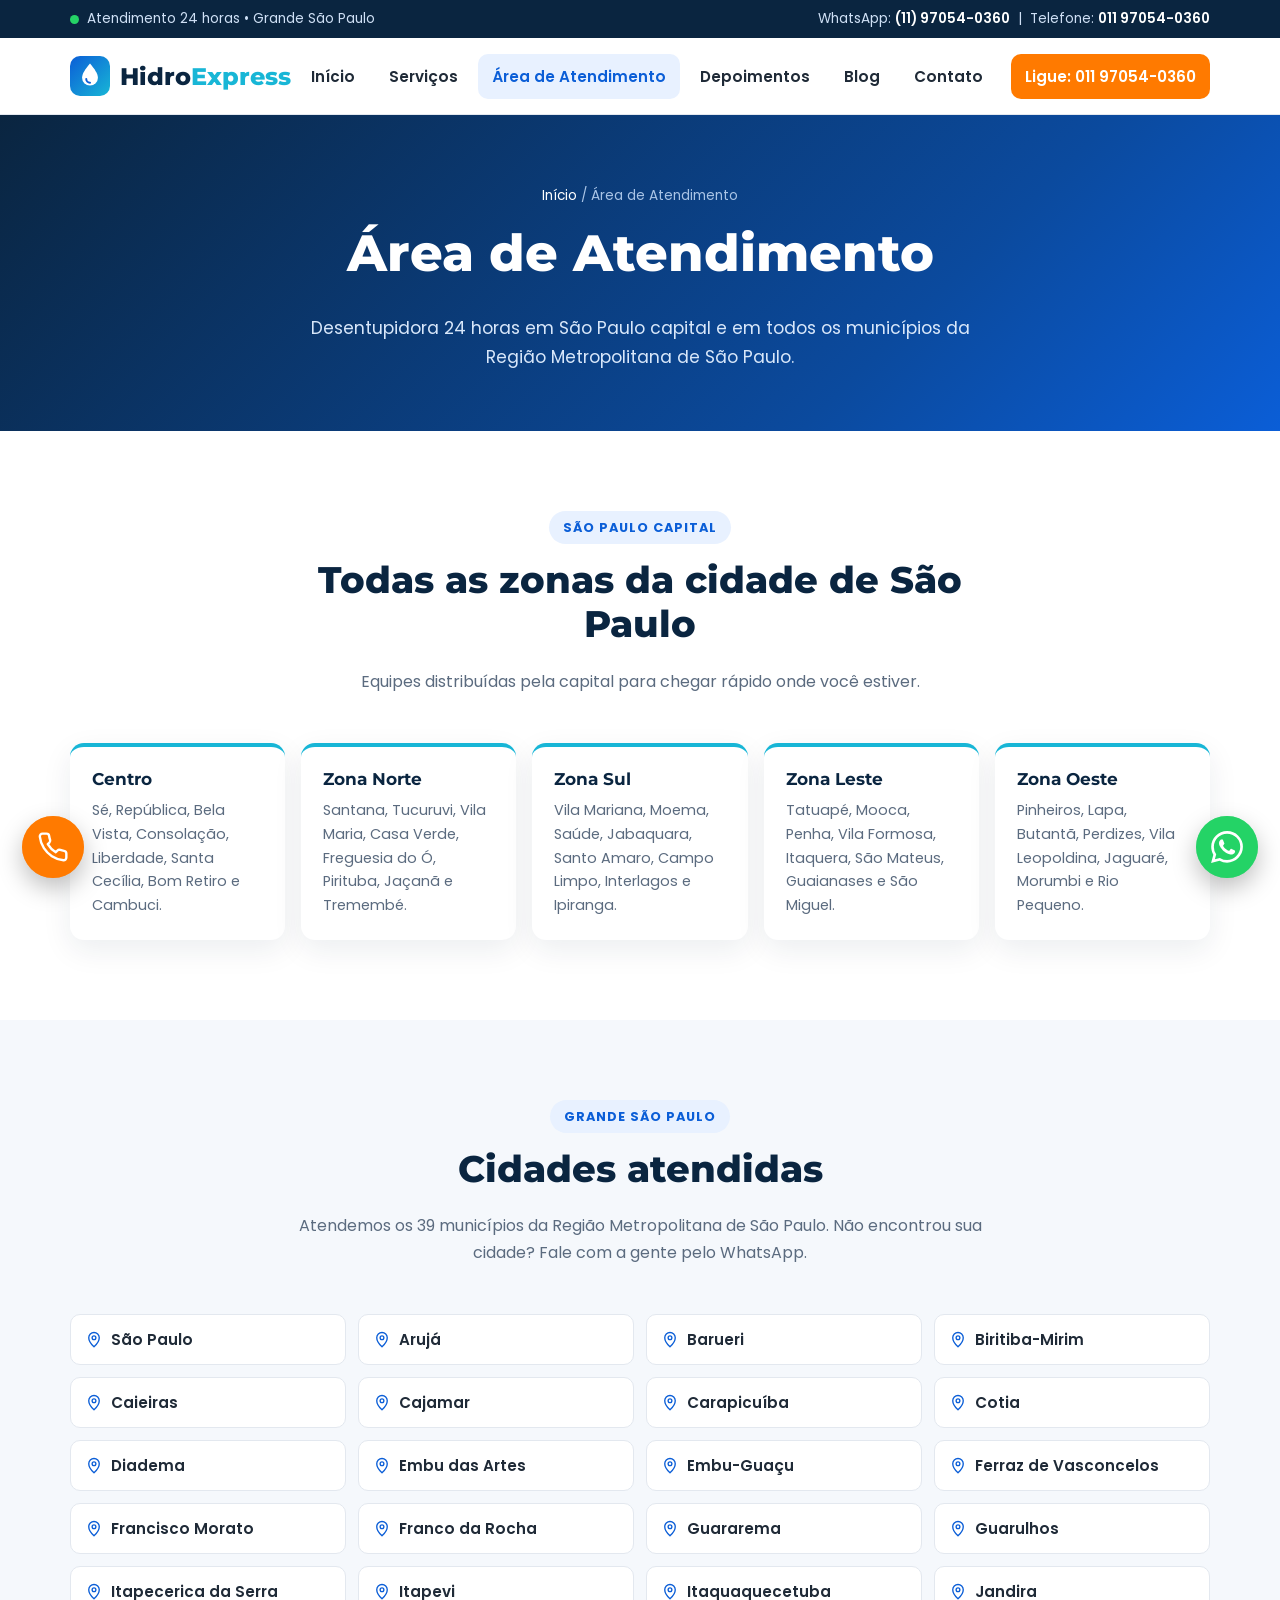
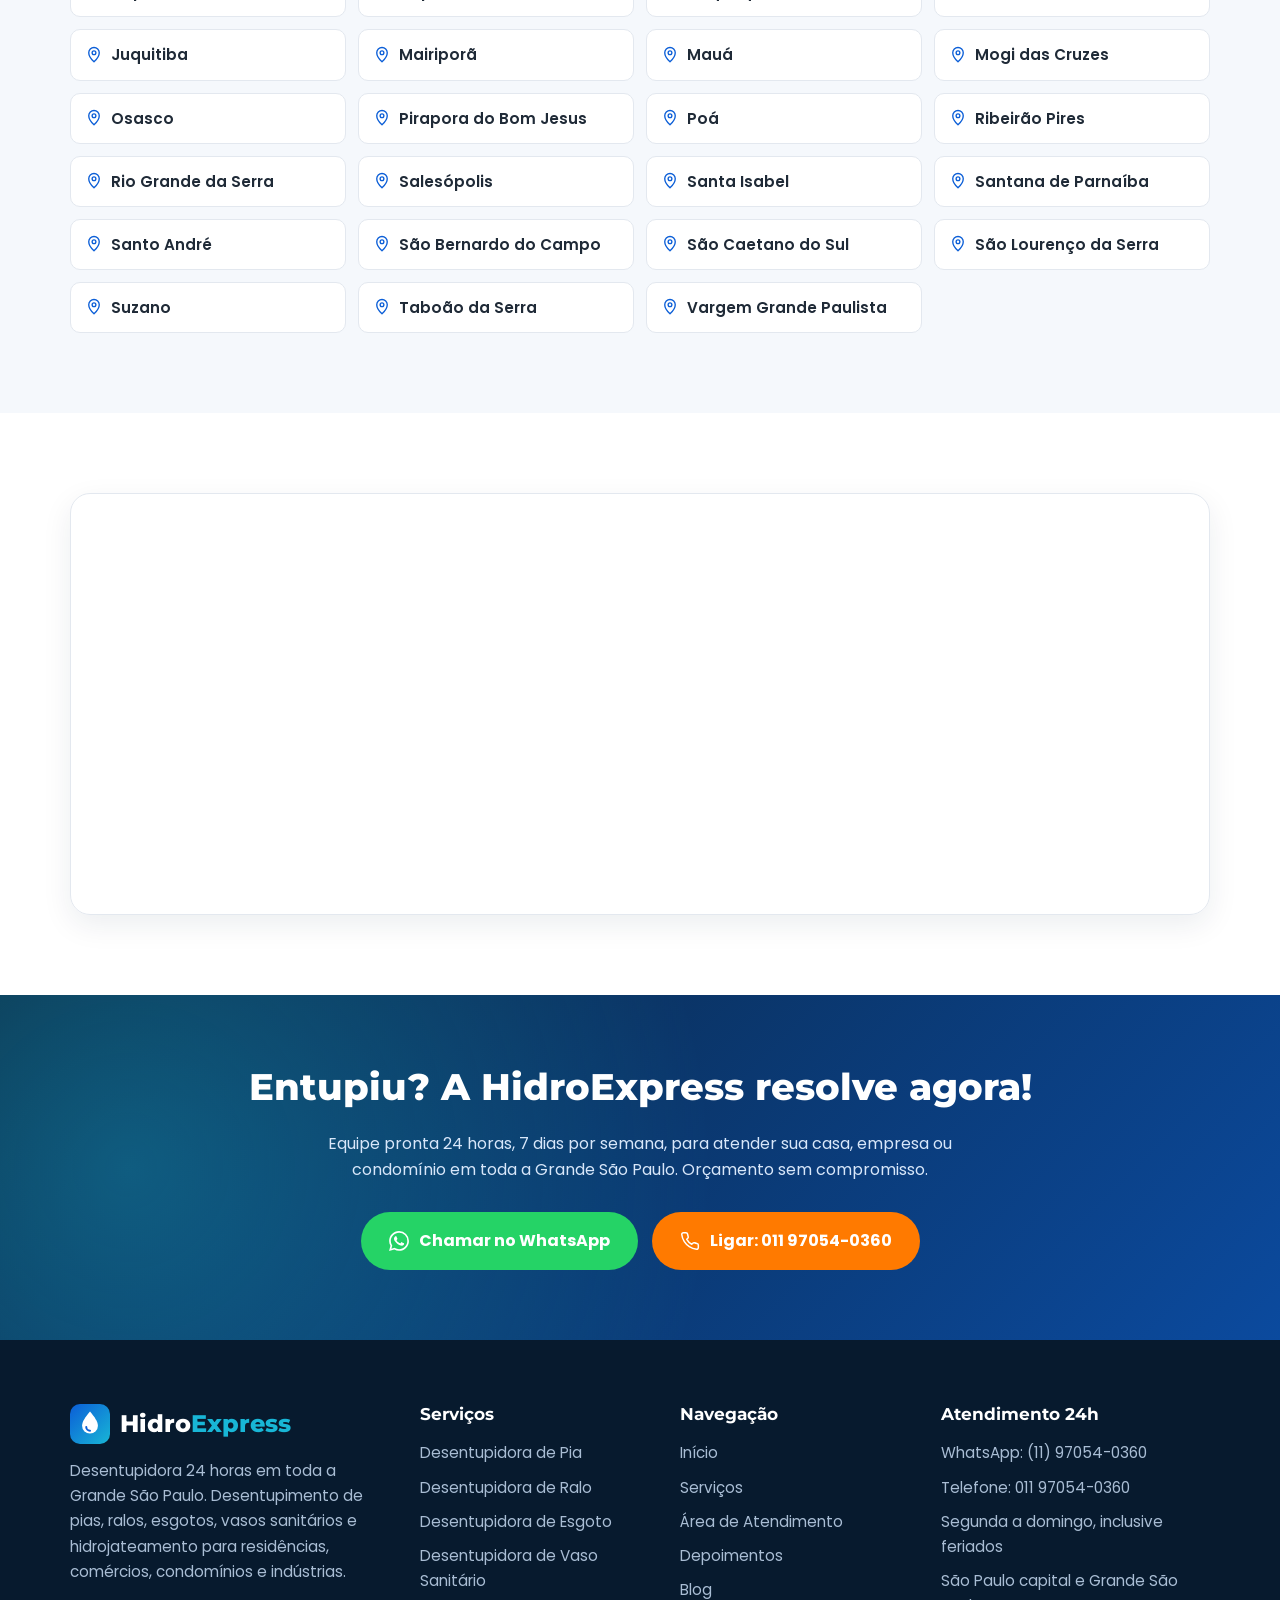
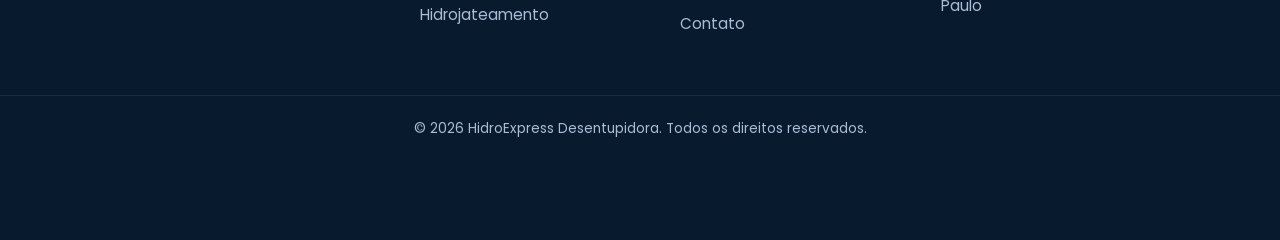
==== commit d9dccd17: "Remove card do topo e inverte botões flutuantes Tira o card de emergência da página inicial e coloca" ====
--- a/area-de-atendimento.html
+++ b/area-de-atendimento.html
@@ -187,14 +187,14 @@
   </div>
 </footer>
 
+<a class="flutuante flutuante--ligar" href="tel:+5511970540360" aria-label="Ligar para a HidroExpress: 011 97054-0360">
+  <svg viewBox="0 0 24 24" fill="none" stroke="currentColor" stroke-width="1.8" stroke-linecap="round" stroke-linejoin="round" aria-hidden="true"><path d="M22 16.92v3a2 2 0 0 1-2.18 2 19.79 19.79 0 0 1-8.63-3.07 19.5 19.5 0 0 1-6-6 19.79 19.79 0 0 1-3.07-8.67A2 2 0 0 1 4.11 2h3a2 2 0 0 1 2 1.72c.127.96.361 1.903.7 2.81a2 2 0 0 1-.45 2.11L8.09 9.91a16 16 0 0 0 6 6l1.27-1.27a2 2 0 0 1 2.11-.45c.907.339 1.85.573 2.81.7A2 2 0 0 1 22 16.92z"/></svg>
+  <span class="flutuante__rotulo">Ligue: 011 97054-0360</span>
+</a>
 <a class="flutuante flutuante--whats" href="https://wa.me/5511970540360?text=Ol%C3%A1%2C%20HidroExpress%21%20Vim%20pelo%20site%20e%20preciso%20de%20um%20or%C3%A7amento." target="_blank" rel="noopener" aria-label="Fale conosco pelo WhatsApp">
   <svg viewBox="0 0 24 24" fill="currentColor" aria-hidden="true"><path d="M17.472 14.382c-.297-.149-1.758-.867-2.03-.967-.273-.099-.471-.148-.67.15-.197.297-.767.966-.94 1.164-.173.199-.347.223-.644.075-.297-.15-1.255-.463-2.39-1.475-.883-.788-1.48-1.761-1.653-2.059-.173-.297-.018-.458.13-.606.134-.133.298-.347.446-.52.149-.174.198-.298.298-.497.099-.198.05-.371-.025-.52-.075-.149-.669-1.612-.916-2.207-.242-.579-.487-.5-.669-.51-.173-.008-.371-.01-.57-.01-.198 0-.52.074-.792.372-.272.297-1.04 1.016-1.04 2.479 0 1.462 1.065 2.875 1.213 3.074.149.198 2.096 3.2 5.077 4.487.709.306 1.262.489 1.694.625.712.227 1.36.195 1.871.118.571-.085 1.758-.719 2.006-1.413.248-.694.248-1.289.173-1.413-.074-.124-.272-.198-.57-.347m-5.421 7.403h-.004a9.87 9.87 0 01-5.031-1.378l-.361-.214-3.741.982.998-3.648-.235-.374a9.86 9.86 0 01-1.51-5.26c.001-5.45 4.436-9.884 9.888-9.884 2.64 0 5.122 1.03 6.988 2.898a9.825 9.825 0 012.893 6.994c-.003 5.45-4.437 9.884-9.885 9.884m8.413-18.297A11.815 11.815 0 0012.05 0C5.495 0 .16 5.335.157 11.892c0 2.096.547 4.142 1.588 5.945L.057 24l6.305-1.654a11.882 11.882 0 005.683 1.448h.005c6.554 0 11.89-5.335 11.893-11.893a11.821 11.821 0 00-3.48-8.413z"/></svg>
   <span class="flutuante__rotulo">Fale no WhatsApp</span>
 </a>
-<a class="flutuante flutuante--ligar" href="tel:+5511970540360" aria-label="Ligar para a HidroExpress: 011 97054-0360">
-  <svg viewBox="0 0 24 24" fill="none" stroke="currentColor" stroke-width="1.8" stroke-linecap="round" stroke-linejoin="round" aria-hidden="true"><path d="M22 16.92v3a2 2 0 0 1-2.18 2 19.79 19.79 0 0 1-8.63-3.07 19.5 19.5 0 0 1-6-6 19.79 19.79 0 0 1-3.07-8.67A2 2 0 0 1 4.11 2h3a2 2 0 0 1 2 1.72c.127.96.361 1.903.7 2.81a2 2 0 0 1-.45 2.11L8.09 9.91a16 16 0 0 0 6 6l1.27-1.27a2 2 0 0 1 2.11-.45c.907.339 1.85.573 2.81.7A2 2 0 0 1 22 16.92z"/></svg>
-  <span class="flutuante__rotulo">Ligue: 011 97054-0360</span>
-</a>
 
 <script src="assets/js/main.js"></script>
 </body>
--- a/assets/css/style.css
+++ b/assets/css/style.css
@@ -396,7 +396,7 @@
 
 .hero .container {
   display: grid;
-  grid-template-columns: 1.15fr 0.85fr;
+  grid-template-columns: minmax(0, 760px);
   gap: 50px;
   align-items: center;
   position: relative;
@@ -444,33 +444,6 @@
   list-style: none;
   margin: 0;
   padding: 0;
-}
-
-.hero__card {
-  background: rgba(255, 255, 255, 0.08);
-  border: 1px solid rgba(255, 255, 255, 0.18);
-  border-radius: 22px;
-  padding: 30px;
-  backdrop-filter: blur(6px);
-}
-
-.hero__card h2 {
-  color: #fff;
-  font-size: 1.4rem;
-}
-
-.hero__card p {
-  color: #d8e7fa;
-}
-
-.hero__card .btn {
-  width: 100%;
-  margin-top: 10px;
-}
-
-.hero__ilustracao {
-  margin: 0 auto 20px;
-  width: 170px;
 }
 
 .page-hero {
@@ -1274,7 +1247,7 @@
 }
 
 .flutuante--whats {
-  left: 22px;
+  right: 22px;
   background: var(--verde-whats);
 }
 
@@ -1283,7 +1256,7 @@
 }
 
 .flutuante--ligar {
-  right: 22px;
+  left: 22px;
   background: var(--laranja);
 }
 
@@ -1308,8 +1281,8 @@
   transition: opacity 0.2s ease, transform 0.2s ease;
 }
 
-.flutuante--whats .flutuante__rotulo { left: 0; }
-.flutuante--ligar .flutuante__rotulo { right: 0; }
+.flutuante--whats .flutuante__rotulo { right: 0; }
+.flutuante--ligar .flutuante__rotulo { left: 0; }
 
 .flutuante:hover .flutuante__rotulo,
 .flutuante:focus-visible .flutuante__rotulo {
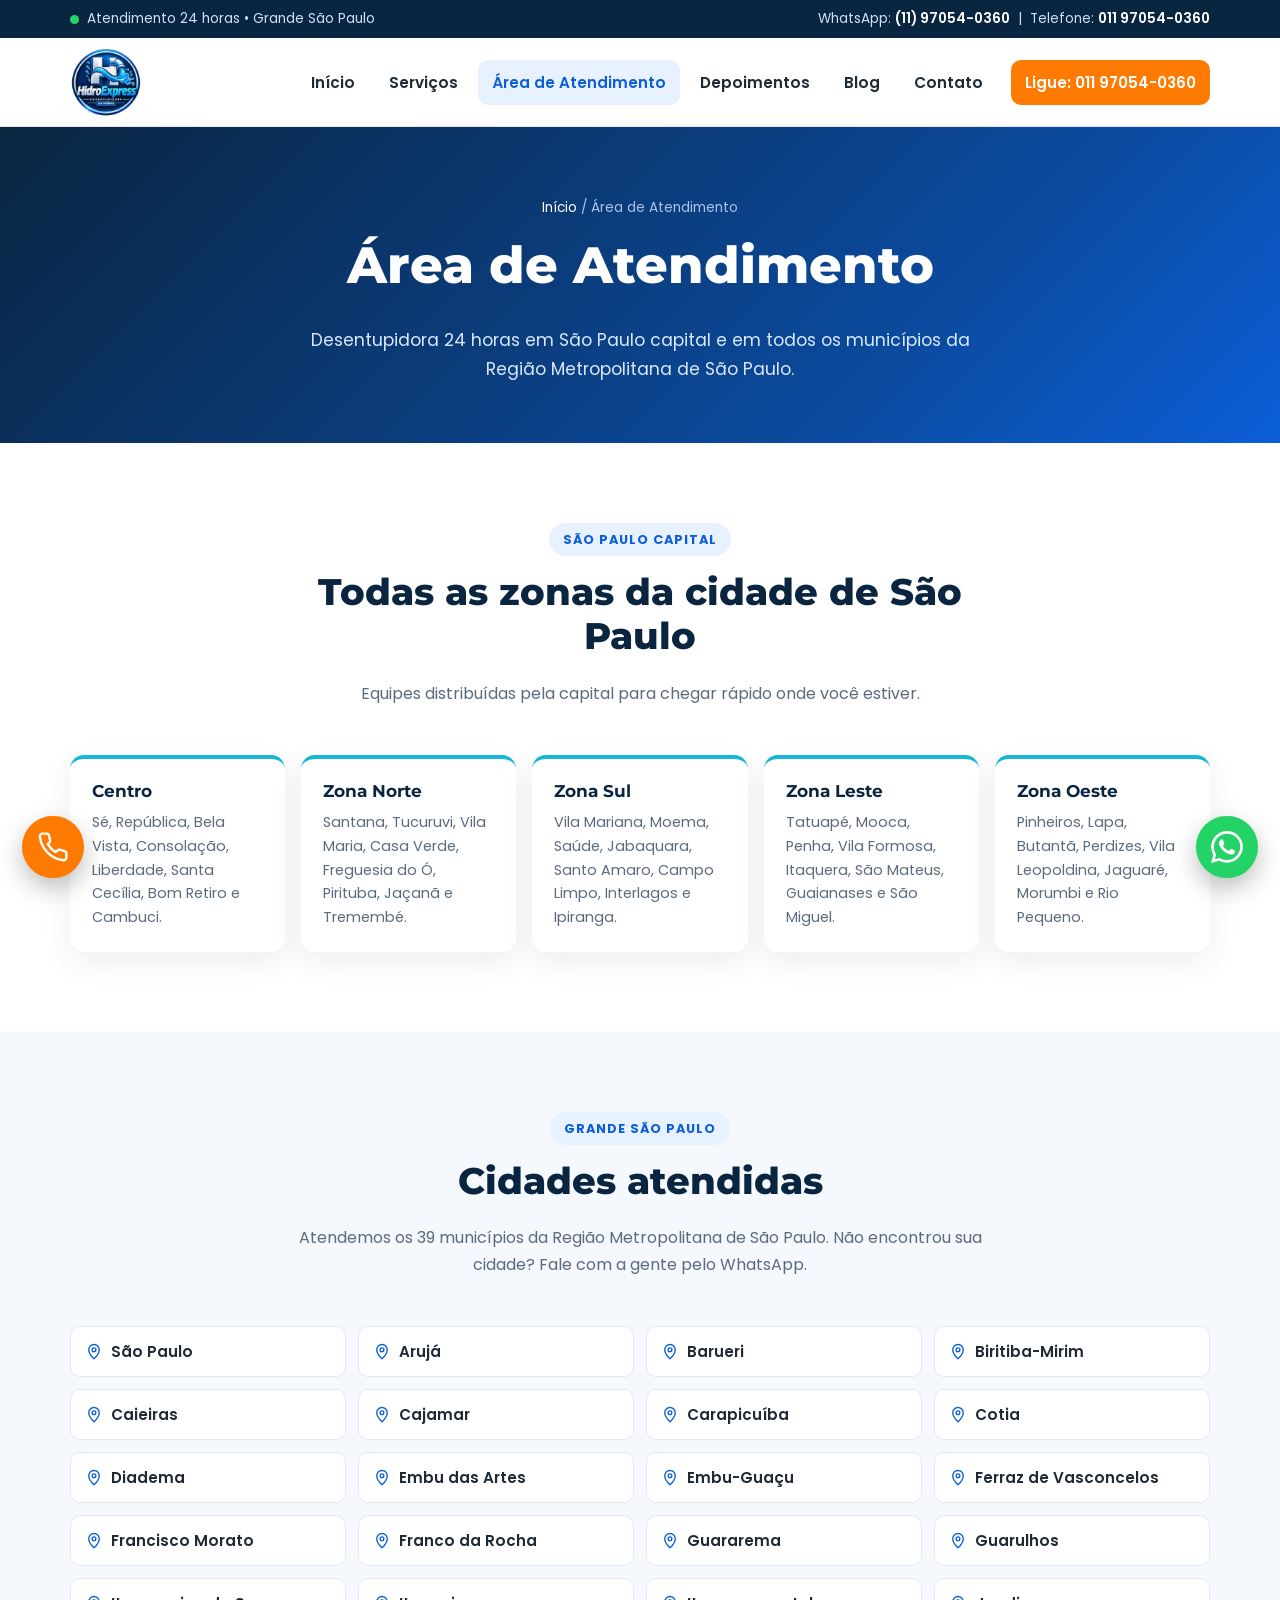
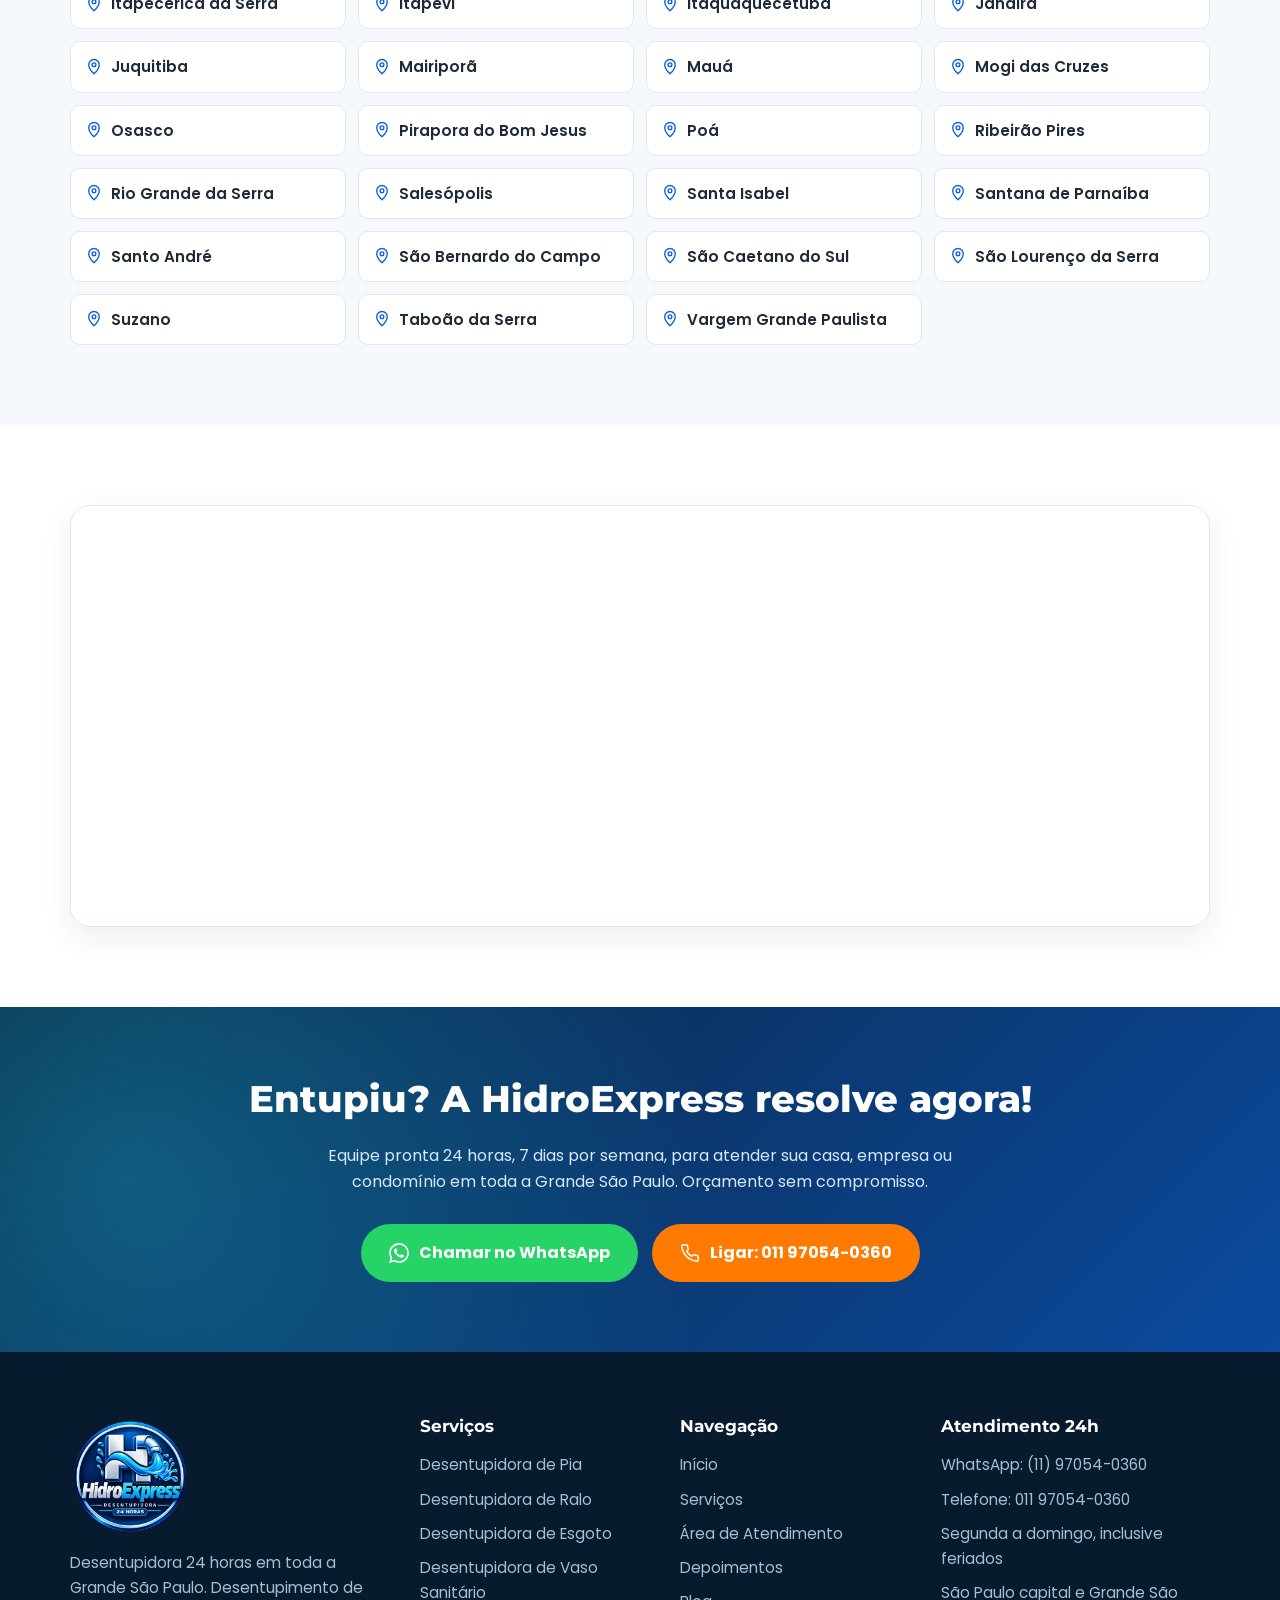
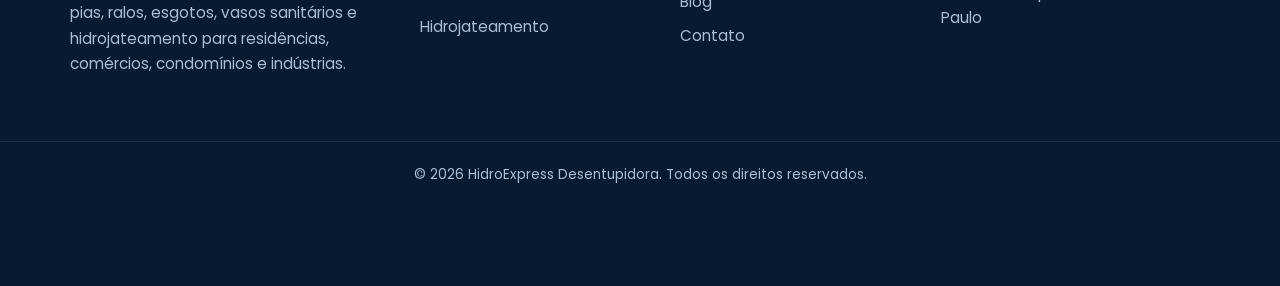
==== commit 21cf81bb: "Adiciona logo, imagem de fundo e fotos dos serviços - Logo da HidroExpress no cabeçalho, no rodapé e" ====
--- a/area-de-atendimento.html
+++ b/area-de-atendimento.html
@@ -11,7 +11,8 @@
   <meta property="og:site_name" content="HidroExpress">
   <meta property="og:title" content="Área de Atendimento | Desentupidora na Grande SP | HidroExpress">
   <meta property="og:description" content="A HidroExpress atende São Paulo capital e as 39 cidades da Grande São Paulo: ABC, Guarulhos, Osasco, Barueri, Mogi das Cruzes e região.">
-  <link rel="icon" href="assets/img/favicon.svg" type="image/svg+xml">
+  <link rel="icon" href="assets/img/favicon.png" type="image/png">
+  <link rel="apple-touch-icon" href="assets/img/favicon.png">
   <link rel="preconnect" href="https://fonts.googleapis.com">
   <link rel="preconnect" href="https://fonts.gstatic.com" crossorigin>
   <link href="https://fonts.googleapis.com/css2?family=Montserrat:wght@700;800&family=Poppins:wght@400;500;600;700&display=swap" rel="stylesheet">
@@ -29,7 +30,7 @@
 
 <header class="cabecalho">
   <div class="container">
-    <a class="logo" href="index.html" aria-label="HidroExpress — página inicial"><svg viewBox="0 0 48 48" aria-hidden="true"><defs><linearGradient id="lg" x1="0" y1="0" x2="1" y2="1"><stop offset="0" stop-color="#0b5ed7"/><stop offset="1" stop-color="#18b6d6"/></linearGradient></defs><rect width="48" height="48" rx="12" fill="url(#lg)"/><path d="M24 9c5.5 6.6 9.5 12.2 9.5 17a9.5 9.5 0 0 1-19 0C14.5 21.2 18.5 15.6 24 9z" fill="#fff"/><path d="M19.5 27.5a4.5 4.5 0 0 0 4.5 4.5" stroke="#0b5ed7" stroke-width="2.4" fill="none" stroke-linecap="round"/></svg><span class="logo__nome">Hidro<span>Express</span></span></a>
+    <a class="logo" href="index.html"><img src="assets/img/logo.webp" width="72" height="72" alt="HidroExpress Desentupidora 24 horas — página inicial"></a>
     <button class="menu-toggle" type="button" aria-controls="menu" aria-expanded="false" aria-label="Abrir menu"><svg viewBox="0 0 24 24" fill="none" stroke="currentColor" stroke-width="1.8" stroke-linecap="round" stroke-linejoin="round" aria-hidden="true"><path d="M4 7h16M4 12h16M4 17h16"/></svg></button>
     <nav class="menu" id="menu" aria-label="Menu principal">
       <ul>
@@ -147,7 +148,7 @@
   <div class="container">
     <div class="grid">
       <div>
-        <a class="logo" href="index.html"><svg viewBox="0 0 48 48" aria-hidden="true"><defs><linearGradient id="lg" x1="0" y1="0" x2="1" y2="1"><stop offset="0" stop-color="#0b5ed7"/><stop offset="1" stop-color="#18b6d6"/></linearGradient></defs><rect width="48" height="48" rx="12" fill="url(#lg)"/><path d="M24 9c5.5 6.6 9.5 12.2 9.5 17a9.5 9.5 0 0 1-19 0C14.5 21.2 18.5 15.6 24 9z" fill="#fff"/><path d="M19.5 27.5a4.5 4.5 0 0 0 4.5 4.5" stroke="#0b5ed7" stroke-width="2.4" fill="none" stroke-linecap="round"/></svg><span class="logo__nome">Hidro<span>Express</span></span></a>
+        <a class="logo logo--rodape" href="index.html"><img src="assets/img/logo.webp" width="120" height="120" alt="HidroExpress Desentupidora 24 horas" loading="lazy"></a>
         <p>Desentupidora 24 horas em toda a Grande São Paulo. Desentupimento de pias, ralos, esgotos, vasos sanitários e hidrojateamento para residências, comércios, condomínios e indústrias.</p>
       </div>
       <div>
--- a/assets/css/style.css
+++ b/assets/css/style.css
@@ -256,7 +256,7 @@
   display: flex;
   align-items: center;
   justify-content: space-between;
-  height: 76px;
+  height: 88px;
 }
 
 .logo {
@@ -270,13 +270,15 @@
   text-decoration: none !important;
 }
 
-.logo svg {
-  width: 40px;
-  height: 40px;
-}
-
-.logo__nome span {
-  color: var(--agua);
+.logo img {
+  width: 72px;
+  height: 72px;
+  object-fit: contain;
+}
+
+.logo--rodape img {
+  width: 120px;
+  height: 120px;
 }
 
 @media (max-width: 640px) {
@@ -345,8 +347,10 @@
   }
 
   .menu {
-    position: fixed;
-    inset: 76px 0 auto 0;
+    position: absolute;
+    top: 100%;
+    left: 0;
+    right: 0;
     background: #fff;
     border-bottom: 1px solid var(--borda);
     box-shadow: var(--sombra);
@@ -379,9 +383,11 @@
   overflow: hidden;
   color: #fff;
   background:
-    radial-gradient(circle at 85% 20%, rgba(24, 182, 214, 0.45), transparent 45%),
-    linear-gradient(135deg, #0a2540 0%, #0b4a9e 60%, #0b5ed7 100%);
-  padding: 90px 0 120px;
+    linear-gradient(180deg, rgba(10, 37, 64, 0.82) 0%, rgba(11, 74, 158, 0.72) 100%),
+    url("../img/hero.webp") center / cover no-repeat,
+    #0a2540;
+  padding: 110px 0 140px;
+  text-align: center;
 }
 
 .hero::after {
@@ -396,7 +402,8 @@
 
 .hero .container {
   display: grid;
-  grid-template-columns: minmax(0, 760px);
+  grid-template-columns: minmax(0, 860px);
+  justify-content: center;
   gap: 50px;
   align-items: center;
   position: relative;
@@ -413,10 +420,15 @@
 }
 
 .hero__texto {
-  font-size: 1.12rem;
-  color: #d8e7fa;
-  max-width: 580px;
-  margin-bottom: 28px;
+  font-size: 1.15rem;
+  color: #e6effa;
+  max-width: 680px;
+  margin: 0 auto 30px;
+}
+
+.hero .botoes,
+.hero__selos {
+  justify-content: center;
 }
 
 .hero__selos {
@@ -556,6 +568,61 @@
   display: inline-flex;
   align-items: center;
   gap: 6px;
+}
+
+/* ---------- Cards de serviço ---------- */
+
+.grid-servicos {
+  display: flex;
+  flex-wrap: wrap;
+  justify-content: center;
+  gap: 26px;
+}
+
+.card--servico {
+  padding: 0;
+  overflow: hidden;
+  display: flex;
+  flex-direction: column;
+  width: calc((100% - 52px) / 3);
+}
+
+.card__img {
+  width: 100%;
+  aspect-ratio: 16 / 10;
+  object-fit: cover;
+}
+
+.card__corpo {
+  padding: 24px;
+  display: flex;
+  flex-direction: column;
+  flex: 1;
+}
+
+.card__corpo p {
+  flex: 1;
+}
+
+.card__corpo .btn {
+  width: 100%;
+  margin-bottom: 14px;
+}
+
+.card__corpo .card__link {
+  align-self: center;
+}
+
+@media (max-width: 960px) {
+  .card--servico {
+    width: calc((100% - 26px) / 2);
+  }
+}
+
+@media (max-width: 640px) {
+  .card--servico {
+    width: 100%;
+  }
 }
 
 /* ---------- Números ---------- */
@@ -671,7 +738,7 @@
   align-items: center;
   padding: 70px 0;
   border-bottom: 1px solid var(--borda);
-  scroll-margin-top: 90px;
+  scroll-margin-top: 100px;
 }
 
 .servico:last-child {
@@ -694,9 +761,14 @@
   box-shadow: var(--sombra-forte);
 }
 
-.servico__arte svg {
-  width: 42%;
-  height: auto;
+.servico__arte {
+  overflow: hidden;
+}
+
+.servico__arte img {
+  width: 100%;
+  height: 100%;
+  object-fit: cover;
 }
 
 .servico h2 {
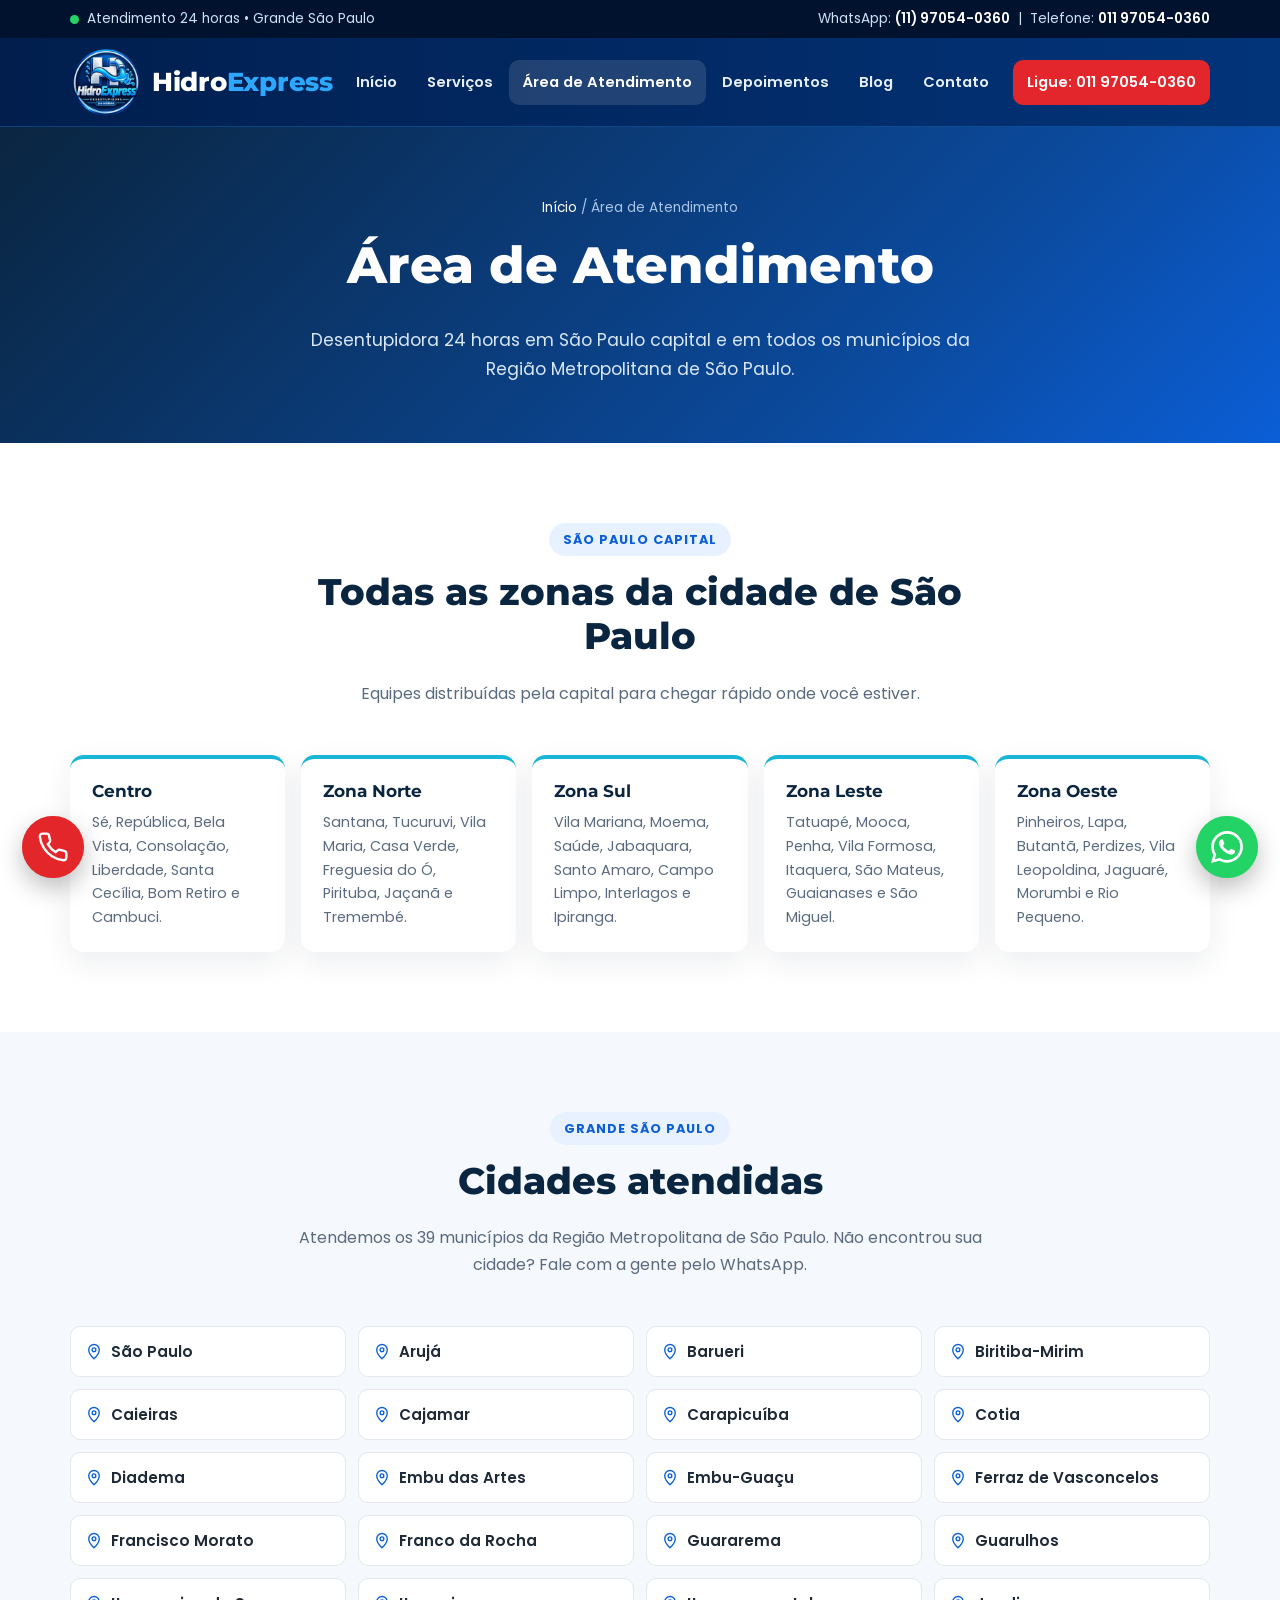
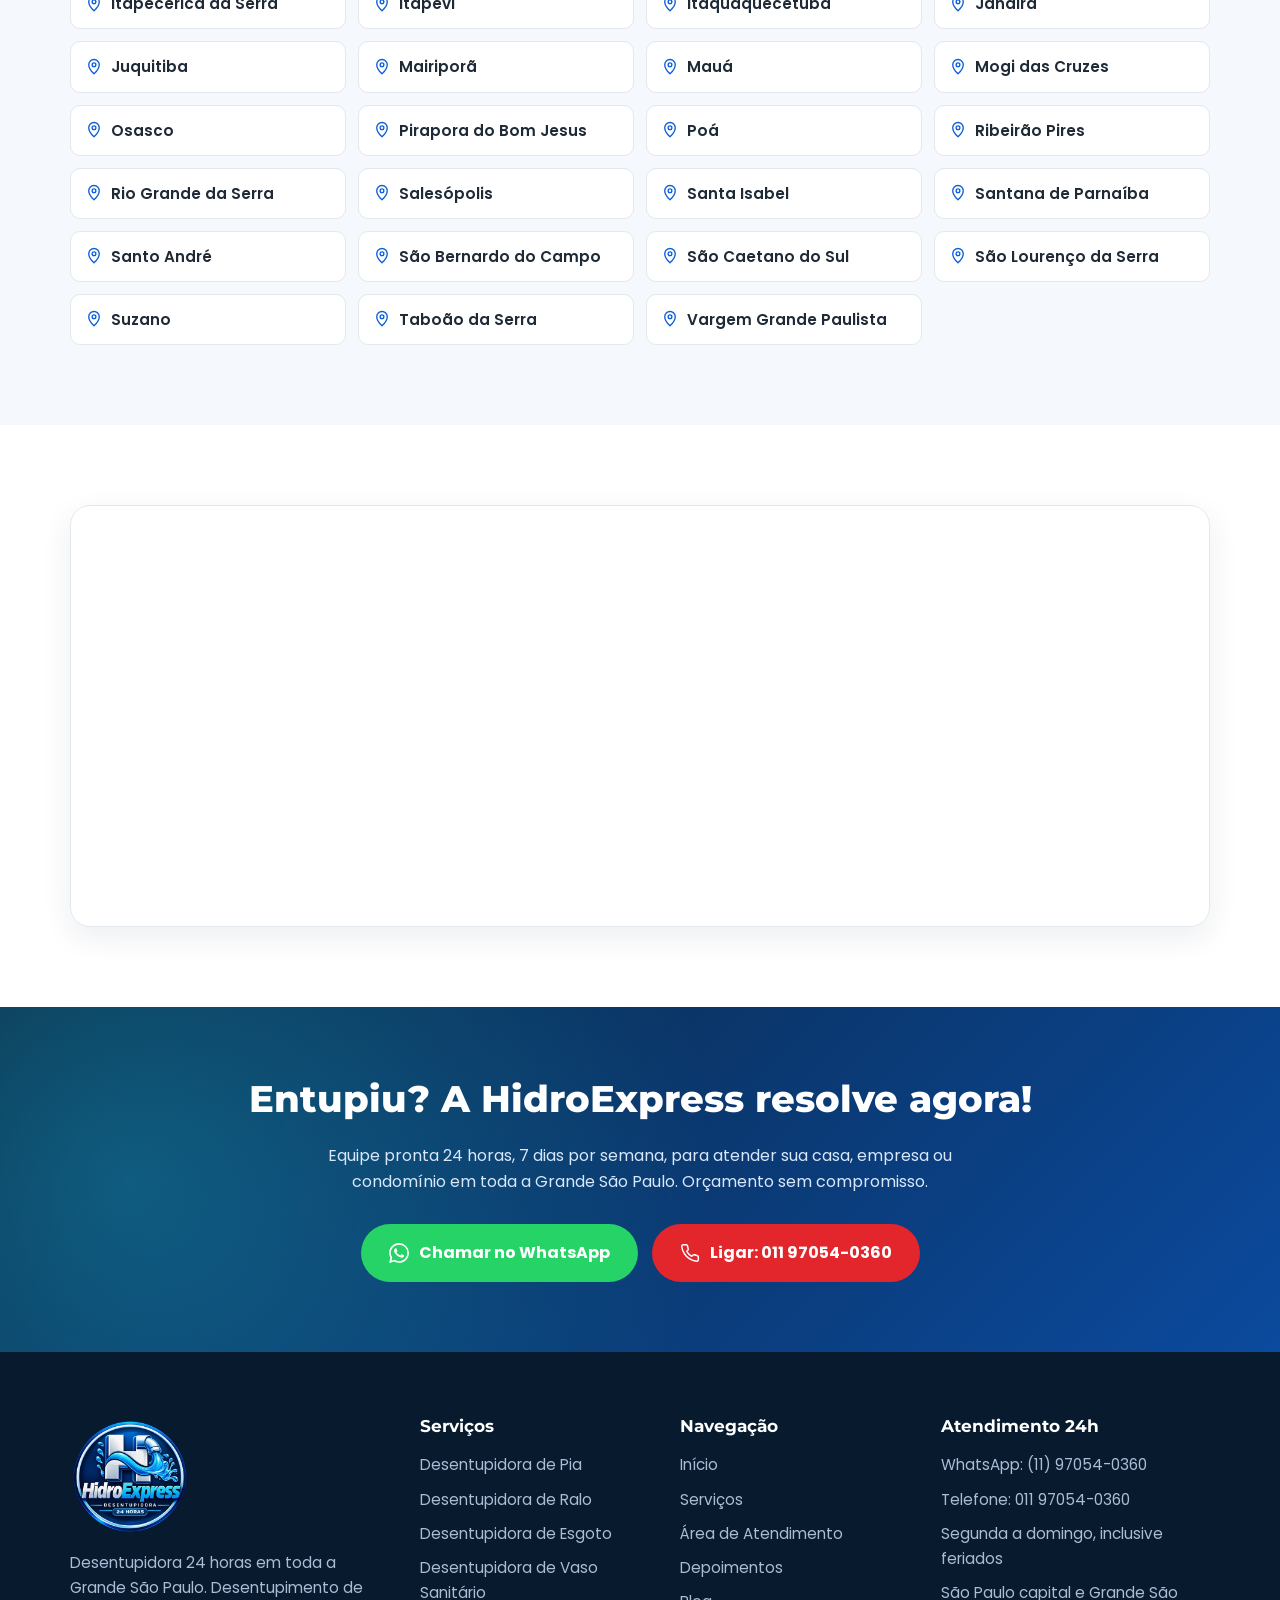
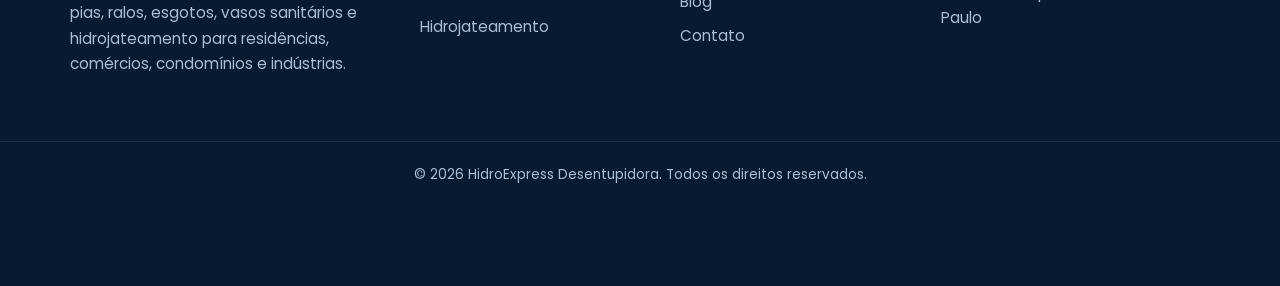
==== commit b52a5d78: "Cabeçalho na cor do logo, novo título e botão de ligar vermelho - Cabeçalho em azul-marinho do logo," ====
--- a/area-de-atendimento.html
+++ b/area-de-atendimento.html
@@ -30,7 +30,7 @@
 
 <header class="cabecalho">
   <div class="container">
-    <a class="logo" href="index.html"><img src="assets/img/logo.webp" width="72" height="72" alt="HidroExpress Desentupidora 24 horas — página inicial"></a>
+    <a class="logo" href="index.html" aria-label="HidroExpress — página inicial"><img src="assets/img/logo.webp" width="72" height="72" alt=""><span class="logo__nome">Hidro<span>Express</span></span></a>
     <button class="menu-toggle" type="button" aria-controls="menu" aria-expanded="false" aria-label="Abrir menu"><svg viewBox="0 0 24 24" fill="none" stroke="currentColor" stroke-width="1.8" stroke-linecap="round" stroke-linejoin="round" aria-hidden="true"><path d="M4 7h16M4 12h16M4 17h16"/></svg></button>
     <nav class="menu" id="menu" aria-label="Menu principal">
       <ul>
--- a/assets/css/style.css
+++ b/assets/css/style.css
@@ -9,6 +9,11 @@
   --agua: #18b6d6;
   --laranja: #ff7a00;
   --laranja-escuro: #e56d00;
+  --vermelho: #e3262b;
+  --vermelho-escuro: #c41c21;
+  --azul-logo: #011e4d;
+  --azul-logo-claro: #02347a;
+  --azul-logo-destaque: #2ea8ff;
   --verde-whats: #25d366;
   --texto: #1f2a37;
   --texto-suave: #5b6b7f;
@@ -164,12 +169,12 @@
 }
 
 .btn--ligar {
-  background: var(--laranja);
+  background: var(--vermelho);
   color: #fff;
 }
 
 .btn--ligar:hover {
-  background: var(--laranja-escuro);
+  background: var(--vermelho-escuro);
 }
 
 .btn--contorno {
@@ -200,7 +205,7 @@
 /* ---------- Barra superior ---------- */
 
 .topo-info {
-  background: var(--azul-escuro);
+  background: #00122e;
   color: #cfe0f5;
   font-size: 0.85rem;
 }
@@ -247,9 +252,8 @@
   position: sticky;
   top: 0;
   z-index: 50;
-  background: rgba(255, 255, 255, 0.97);
-  backdrop-filter: blur(8px);
-  border-bottom: 1px solid var(--borda);
+  background: linear-gradient(90deg, var(--azul-logo) 0%, var(--azul-logo-claro) 100%);
+  border-bottom: 1px solid rgba(46, 168, 255, 0.25);
 }
 
 .cabecalho .container {
@@ -270,6 +274,16 @@
   text-decoration: none !important;
 }
 
+.logo__nome {
+  font-size: 1.6rem;
+  color: #fff;
+  letter-spacing: -0.01em;
+}
+
+.logo__nome span {
+  color: var(--azul-logo-destaque);
+}
+
 .logo img {
   width: 72px;
   height: 72px;
@@ -296,7 +310,7 @@
   margin: 0;
   padding: 0;
   display: flex;
-  gap: 6px;
+  gap: 2px;
   align-items: center;
 }
 
@@ -304,26 +318,27 @@
   display: block;
   padding: 10px 14px;
   border-radius: 10px;
-  color: var(--texto);
+  color: #e6effa;
   font-weight: 600;
-  font-size: 0.95rem;
+  font-size: 0.92rem;
+  white-space: nowrap;
   text-decoration: none;
 }
 
 .menu a:hover,
 .menu a[aria-current="page"] {
-  color: var(--azul);
-  background: var(--azul-claro);
+  color: #fff;
+  background: rgba(255, 255, 255, 0.12);
 }
 
 .menu .menu__cta {
-  background: var(--laranja);
+  background: var(--vermelho);
   color: #fff;
   margin-left: 8px;
 }
 
 .menu .menu__cta:hover {
-  background: var(--laranja-escuro);
+  background: var(--vermelho-escuro);
   color: #fff;
 }
 
@@ -333,7 +348,7 @@
   border: 0;
   padding: 8px;
   cursor: pointer;
-  color: var(--azul-escuro);
+  color: #fff;
 }
 
 .menu-toggle svg {
@@ -341,7 +356,7 @@
   height: 30px;
 }
 
-@media (max-width: 960px) {
+@media (max-width: 1140px) {
   .menu-toggle {
     display: block;
   }
@@ -351,8 +366,7 @@
     top: 100%;
     left: 0;
     right: 0;
-    background: #fff;
-    border-bottom: 1px solid var(--borda);
+    background: var(--azul-logo);
     box-shadow: var(--sombra);
     max-height: 0;
     overflow: hidden;
@@ -383,9 +397,9 @@
   overflow: hidden;
   color: #fff;
   background:
-    linear-gradient(180deg, rgba(10, 37, 64, 0.82) 0%, rgba(11, 74, 158, 0.72) 100%),
+    linear-gradient(180deg, rgba(0, 0, 0, 0.72) 0%, rgba(0, 0, 0, 0.6) 55%, rgba(0, 0, 0, 0.75) 100%),
     url("../img/hero.webp") center / cover no-repeat,
-    #0a2540;
+    #111;
   padding: 110px 0 140px;
   text-align: center;
 }
@@ -424,6 +438,29 @@
   color: #e6effa;
   max-width: 680px;
   margin: 0 auto 30px;
+}
+
+.hero__texto--celular {
+  display: none;
+}
+
+@media (max-width: 640px) {
+  .hero__texto--desktop {
+    display: none;
+  }
+
+  .hero__texto--celular {
+    display: block;
+  }
+
+  .logo__nome {
+    font-size: 1.3rem;
+  }
+
+  .logo img {
+    width: 60px;
+    height: 60px;
+  }
 }
 
 .hero .botoes,
@@ -1329,11 +1366,11 @@
 
 .flutuante--ligar {
   left: 22px;
-  background: var(--laranja);
+  background: var(--vermelho);
 }
 
 .flutuante--ligar::before {
-  background: rgba(255, 122, 0, 0.5);
+  background: rgba(227, 38, 43, 0.5);
 }
 
 .flutuante__rotulo {
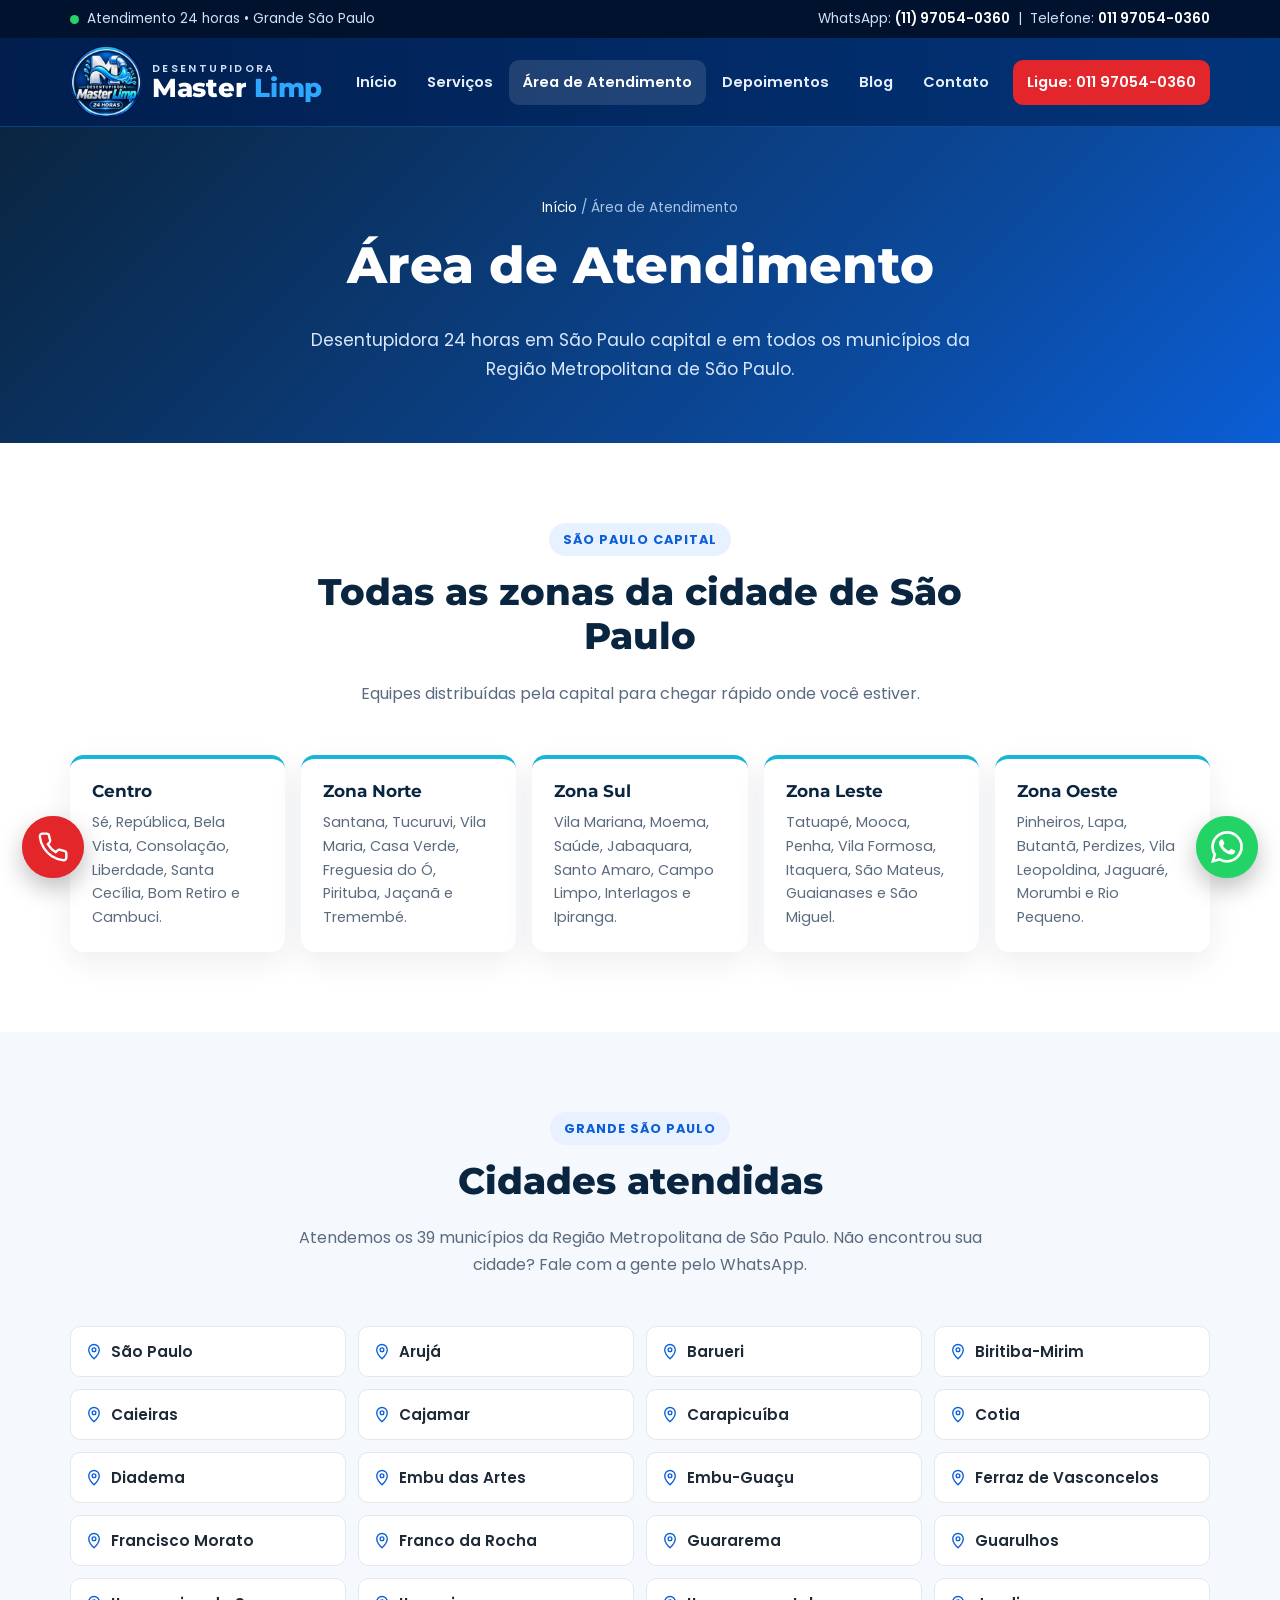
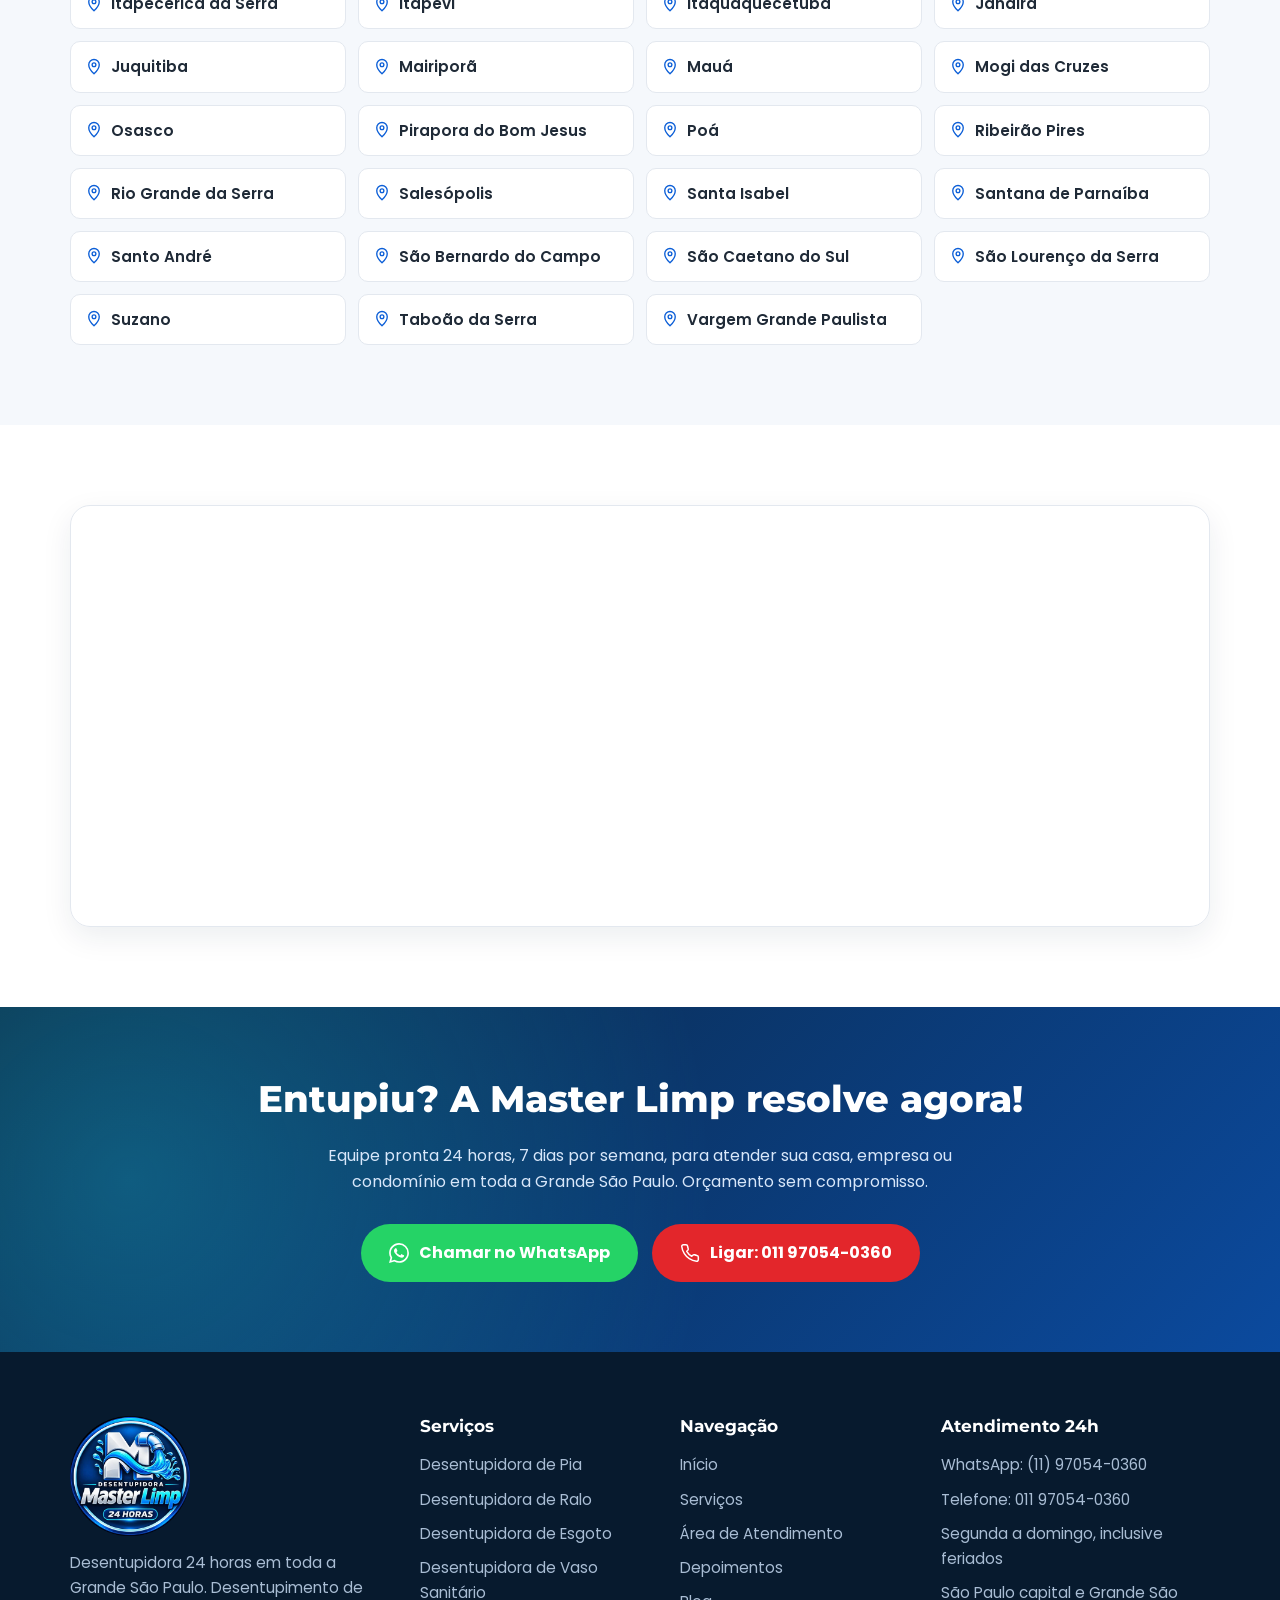
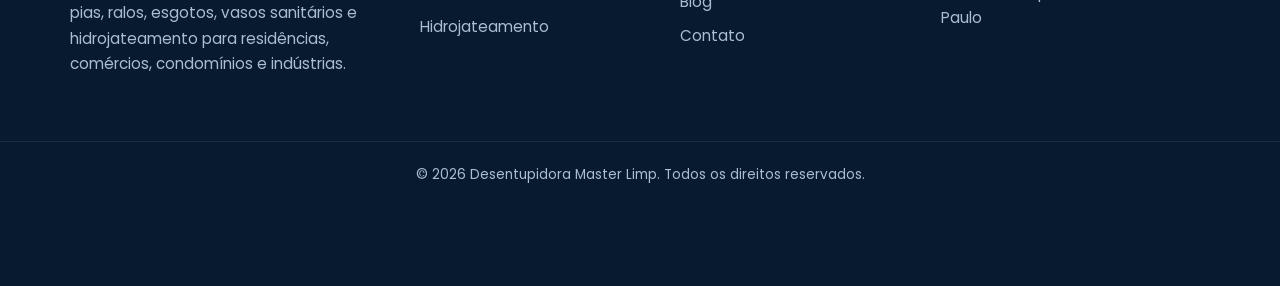
==== commit 4d507a93: "Renomeia o site para Desentupidora Master Limp - Novo logo (cabeçalho, rodapé e ícone da aba) - Nome" ====
--- a/area-de-atendimento.html
+++ b/area-de-atendimento.html
@@ -2,45 +2,65 @@
 <html lang="pt-BR" class="no-js">
 <head>
   <meta charset="UTF-8">
+  <!-- Google Tag Manager -->
+  <script>(function(w,d,s,l,i){w[l]=w[l]||[];w[l].push({'gtm.start':
+  new Date().getTime(),event:'gtm.js'});var f=d.getElementsByTagName(s)[0],
+  j=d.createElement(s),dl=l!='dataLayer'?'&l='+l:'';j.async=true;j.src=
+  'https://www.googletagmanager.com/gtm.js?id='+i+dl;f.parentNode.insertBefore(j,f);
+  })(window,document,'script','dataLayer','GTM-KRRHQ2VH');</script>
+  <!-- End Google Tag Manager -->
+  <!-- Google tag (gtag.js) -->
+  <script async src="https://www.googletagmanager.com/gtag/js?id=AW-18390163092"></script>
+  <script>
+    window.dataLayer = window.dataLayer || [];
+    function gtag(){dataLayer.push(arguments);}
+    gtag('js', new Date());
+
+    gtag('config', 'AW-18390163092');
+  </script>
   <meta name="viewport" content="width=device-width, initial-scale=1">
-  <title>Área de Atendimento | Desentupidora na Grande SP | HidroExpress</title>
-  <meta name="description" content="A HidroExpress atende São Paulo capital e as 39 cidades da Grande São Paulo: ABC, Guarulhos, Osasco, Barueri, Mogi das Cruzes e região.">
+  <title>Área de Atendimento | Desentupidora na Grande SP | Master Limp</title>
+  <meta name="description" content="A Master Limp atende São Paulo capital e as 39 cidades da Grande São Paulo: ABC, Guarulhos, Osasco, Barueri, Mogi das Cruzes e região.">
   <meta name="theme-color" content="#0a2540">
   <meta property="og:type" content="website">
   <meta property="og:locale" content="pt_BR">
-  <meta property="og:site_name" content="HidroExpress">
-  <meta property="og:title" content="Área de Atendimento | Desentupidora na Grande SP | HidroExpress">
-  <meta property="og:description" content="A HidroExpress atende São Paulo capital e as 39 cidades da Grande São Paulo: ABC, Guarulhos, Osasco, Barueri, Mogi das Cruzes e região.">
-  <link rel="icon" href="assets/img/favicon.png" type="image/png">
-  <link rel="apple-touch-icon" href="assets/img/favicon.png">
+  <meta property="og:site_name" content="Desentupidora Master Limp">
+  <meta property="og:title" content="Área de Atendimento | Desentupidora na Grande SP | Master Limp">
+  <meta property="og:description" content="A Master Limp atende São Paulo capital e as 39 cidades da Grande São Paulo: ABC, Guarulhos, Osasco, Barueri, Mogi das Cruzes e região.">
+  <link rel="icon" href="/assets/img/favicon.png" type="image/png">
+  <link rel="apple-touch-icon" href="/assets/img/favicon.png">
   <link rel="preconnect" href="https://fonts.googleapis.com">
   <link rel="preconnect" href="https://fonts.gstatic.com" crossorigin>
   <link href="https://fonts.googleapis.com/css2?family=Montserrat:wght@700;800&family=Poppins:wght@400;500;600;700&display=swap" rel="stylesheet">
-  <link rel="stylesheet" href="assets/css/style.css">
+  <link rel="stylesheet" href="/assets/css/style.css">
 </head>
 <body>
+<!-- Google Tag Manager (noscript) -->
+<noscript><iframe src="https://www.googletagmanager.com/ns.html?id=GTM-KRRHQ2VH"
+height="0" width="0" style="display:none;visibility:hidden"></iframe></noscript>
+<!-- End Google Tag Manager (noscript) -->
 <a class="skip-link" href="#conteudo">Pular para o conteúdo</a>
 
 <div class="topo-info">
   <div class="container">
     <span class="topo-info__24h"><span class="pulso"></span> Atendimento 24 horas • Grande São Paulo</span>
-    <span class="topo-info__contato">WhatsApp: <a href="https://wa.me/5511970540360?text=Ol%C3%A1%2C%20HidroExpress%21%20Vim%20pelo%20site%20e%20preciso%20de%20um%20or%C3%A7amento." target="_blank" rel="noopener">(11) 97054-0360</a> &nbsp;|&nbsp; Telefone: <a href="tel:+5511970540360">011 97054-0360</a></span>
+    <span class="topo-info__contato">WhatsApp: <a href="https://wa.me/5511970540360?text=Ol%C3%A1%2C%20Desentupidora%20Master%20Limp%21%20Vim%20pelo%20site%20e%20preciso%20de%20um%20or%C3%A7amento." target="_blank" rel="noopener">(11) 97054-0360</a> &nbsp;|&nbsp; Telefone: <a href="tel:011970540360">011 97054-0360</a></span>
   </div>
 </div>
 
 <header class="cabecalho">
   <div class="container">
-    <a class="logo" href="index.html" aria-label="HidroExpress — página inicial"><img src="assets/img/logo.webp" width="72" height="72" alt=""><span class="logo__nome">Hidro<span>Express</span></span></a>
+    <a class="logo" href="/" aria-label="Master Limp — página inicial"><img src="/assets/img/logo.webp" width="72" height="72" alt=""><span class="logo__nome"><small>Desentupidora</small><b>Master <span>Limp</span></b></span></a>
     <button class="menu-toggle" type="button" aria-controls="menu" aria-expanded="false" aria-label="Abrir menu"><svg viewBox="0 0 24 24" fill="none" stroke="currentColor" stroke-width="1.8" stroke-linecap="round" stroke-linejoin="round" aria-hidden="true"><path d="M4 7h16M4 12h16M4 17h16"/></svg></button>
     <nav class="menu" id="menu" aria-label="Menu principal">
       <ul>
-        <li><a href="index.html">Início</a></li>
-        <li><a href="servicos.html">Serviços</a></li>
-        <li><a href="area-de-atendimento.html" aria-current="page">Área de Atendimento</a></li>
-        <li><a href="depoimentos.html">Depoimentos</a></li>
-        <li><a href="blog.html">Blog</a></li>
-        <li><a href="contato.html">Contato</a></li>
-        <li><a class="menu__cta" href="tel:+5511970540360">Ligue: 011 97054-0360</a></li>
+        <li><a href="/">Início</a></li>
+        <li><a href="/servicos">Serviços</a></li>
+        <li><a href="/area-de-atendimento" aria-current="page">Área de Atendimento</a></li>
+        <li><a href="/depoimentos">Depoimentos</a></li>
+        <li><a href="/blog">Blog</a></li>
+        <li><a href="/contato">Contato</a></li>
+        <li><a class="menu__cta" href="tel:011970540360">Ligue: 011 97054-0360</a></li>
       </ul>
     </nav>
   </div>
@@ -50,7 +70,7 @@
 
 <section class="page-hero">
   <div class="container">
-    <div class="breadcrumb"><a href="index.html">Início</a> / Área de Atendimento</div>
+    <div class="breadcrumb"><a href="/">Início</a> / Área de Atendimento</div>
     <h1>Área de Atendimento</h1>
     <p>Desentupidora 24 horas em São Paulo capital e em todos os municípios da Região Metropolitana de São Paulo.</p>
   </div>
@@ -127,18 +147,18 @@
 <section class="secao">
   <div class="container">
     <div class="mapa">
-      <iframe title="Mapa da Grande São Paulo — área de atendimento HidroExpress" src="https://www.google.com/maps?q=Regi%C3%A3o+Metropolitana+de+S%C3%A3o+Paulo&z=9&output=embed" loading="lazy" referrerpolicy="no-referrer-when-downgrade"></iframe>
+      <iframe title="Mapa da Grande São Paulo — área de atendimento Master Limp" src="https://www.google.com/maps?q=Regi%C3%A3o+Metropolitana+de+S%C3%A3o+Paulo&z=9&output=embed" loading="lazy" referrerpolicy="no-referrer-when-downgrade"></iframe>
     </div>
   </div>
 </section>
 
 <section class="cta">
   <div class="container">
-    <h2>Entupiu? A HidroExpress resolve agora!</h2>
+    <h2>Entupiu? A Master Limp resolve agora!</h2>
     <p>Equipe pronta 24 horas, 7 dias por semana, para atender sua casa, empresa ou condomínio em toda a Grande São Paulo. Orçamento sem compromisso.</p>
     <div class="botoes">
-      <a class="btn btn--whats" href="https://wa.me/5511970540360?text=Ol%C3%A1%2C%20HidroExpress%21%20Vim%20pelo%20site%20e%20preciso%20de%20um%20or%C3%A7amento." target="_blank" rel="noopener"><svg viewBox="0 0 24 24" fill="currentColor" aria-hidden="true"><path d="M17.472 14.382c-.297-.149-1.758-.867-2.03-.967-.273-.099-.471-.148-.67.15-.197.297-.767.966-.94 1.164-.173.199-.347.223-.644.075-.297-.15-1.255-.463-2.39-1.475-.883-.788-1.48-1.761-1.653-2.059-.173-.297-.018-.458.13-.606.134-.133.298-.347.446-.52.149-.174.198-.298.298-.497.099-.198.05-.371-.025-.52-.075-.149-.669-1.612-.916-2.207-.242-.579-.487-.5-.669-.51-.173-.008-.371-.01-.57-.01-.198 0-.52.074-.792.372-.272.297-1.04 1.016-1.04 2.479 0 1.462 1.065 2.875 1.213 3.074.149.198 2.096 3.2 5.077 4.487.709.306 1.262.489 1.694.625.712.227 1.36.195 1.871.118.571-.085 1.758-.719 2.006-1.413.248-.694.248-1.289.173-1.413-.074-.124-.272-.198-.57-.347m-5.421 7.403h-.004a9.87 9.87 0 01-5.031-1.378l-.361-.214-3.741.982.998-3.648-.235-.374a9.86 9.86 0 01-1.51-5.26c.001-5.45 4.436-9.884 9.888-9.884 2.64 0 5.122 1.03 6.988 2.898a9.825 9.825 0 012.893 6.994c-.003 5.45-4.437 9.884-9.885 9.884m8.413-18.297A11.815 11.815 0 0012.05 0C5.495 0 .16 5.335.157 11.892c0 2.096.547 4.142 1.588 5.945L.057 24l6.305-1.654a11.882 11.882 0 005.683 1.448h.005c6.554 0 11.89-5.335 11.893-11.893a11.821 11.821 0 00-3.48-8.413z"/></svg> Chamar no WhatsApp</a>
-      <a class="btn btn--ligar" href="tel:+5511970540360"><svg viewBox="0 0 24 24" fill="none" stroke="currentColor" stroke-width="1.8" stroke-linecap="round" stroke-linejoin="round" aria-hidden="true"><path d="M22 16.92v3a2 2 0 0 1-2.18 2 19.79 19.79 0 0 1-8.63-3.07 19.5 19.5 0 0 1-6-6 19.79 19.79 0 0 1-3.07-8.67A2 2 0 0 1 4.11 2h3a2 2 0 0 1 2 1.72c.127.96.361 1.903.7 2.81a2 2 0 0 1-.45 2.11L8.09 9.91a16 16 0 0 0 6 6l1.27-1.27a2 2 0 0 1 2.11-.45c.907.339 1.85.573 2.81.7A2 2 0 0 1 22 16.92z"/></svg> Ligar: 011 97054-0360</a>
+      <a class="btn btn--whats" href="https://wa.me/5511970540360?text=Ol%C3%A1%2C%20Desentupidora%20Master%20Limp%21%20Vim%20pelo%20site%20e%20preciso%20de%20um%20or%C3%A7amento." target="_blank" rel="noopener"><svg viewBox="0 0 24 24" fill="currentColor" aria-hidden="true"><path d="M17.472 14.382c-.297-.149-1.758-.867-2.03-.967-.273-.099-.471-.148-.67.15-.197.297-.767.966-.94 1.164-.173.199-.347.223-.644.075-.297-.15-1.255-.463-2.39-1.475-.883-.788-1.48-1.761-1.653-2.059-.173-.297-.018-.458.13-.606.134-.133.298-.347.446-.52.149-.174.198-.298.298-.497.099-.198.05-.371-.025-.52-.075-.149-.669-1.612-.916-2.207-.242-.579-.487-.5-.669-.51-.173-.008-.371-.01-.57-.01-.198 0-.52.074-.792.372-.272.297-1.04 1.016-1.04 2.479 0 1.462 1.065 2.875 1.213 3.074.149.198 2.096 3.2 5.077 4.487.709.306 1.262.489 1.694.625.712.227 1.36.195 1.871.118.571-.085 1.758-.719 2.006-1.413.248-.694.248-1.289.173-1.413-.074-.124-.272-.198-.57-.347m-5.421 7.403h-.004a9.87 9.87 0 01-5.031-1.378l-.361-.214-3.741.982.998-3.648-.235-.374a9.86 9.86 0 01-1.51-5.26c.001-5.45 4.436-9.884 9.888-9.884 2.64 0 5.122 1.03 6.988 2.898a9.825 9.825 0 012.893 6.994c-.003 5.45-4.437 9.884-9.885 9.884m8.413-18.297A11.815 11.815 0 0012.05 0C5.495 0 .16 5.335.157 11.892c0 2.096.547 4.142 1.588 5.945L.057 24l6.305-1.654a11.882 11.882 0 005.683 1.448h.005c6.554 0 11.89-5.335 11.893-11.893a11.821 11.821 0 00-3.48-8.413z"/></svg> Chamar no WhatsApp</a>
+      <a class="btn btn--ligar" href="tel:011970540360"><svg viewBox="0 0 24 24" fill="none" stroke="currentColor" stroke-width="1.8" stroke-linecap="round" stroke-linejoin="round" aria-hidden="true"><path d="M22 16.92v3a2 2 0 0 1-2.18 2 19.79 19.79 0 0 1-8.63-3.07 19.5 19.5 0 0 1-6-6 19.79 19.79 0 0 1-3.07-8.67A2 2 0 0 1 4.11 2h3a2 2 0 0 1 2 1.72c.127.96.361 1.903.7 2.81a2 2 0 0 1-.45 2.11L8.09 9.91a16 16 0 0 0 6 6l1.27-1.27a2 2 0 0 1 2.11-.45c.907.339 1.85.573 2.81.7A2 2 0 0 1 22 16.92z"/></svg> Ligar: 011 97054-0360</a>
     </div>
   </div>
 </section>
@@ -148,35 +168,35 @@
   <div class="container">
     <div class="grid">
       <div>
-        <a class="logo logo--rodape" href="index.html"><img src="assets/img/logo.webp" width="120" height="120" alt="HidroExpress Desentupidora 24 horas" loading="lazy"></a>
+        <a class="logo logo--rodape" href="/"><img src="/assets/img/logo.webp" width="120" height="120" alt="Desentupidora Master Limp 24 horas" loading="lazy"></a>
         <p>Desentupidora 24 horas em toda a Grande São Paulo. Desentupimento de pias, ralos, esgotos, vasos sanitários e hidrojateamento para residências, comércios, condomínios e indústrias.</p>
       </div>
       <div>
         <h4>Serviços</h4>
         <ul>
-          <li><a href="servicos.html#pia">Desentupidora de Pia</a></li>
-          <li><a href="servicos.html#ralo">Desentupidora de Ralo</a></li>
-          <li><a href="servicos.html#esgoto">Desentupidora de Esgoto</a></li>
-          <li><a href="servicos.html#vaso">Desentupidora de Vaso Sanitário</a></li>
-          <li><a href="servicos.html#hidrojateamento">Hidrojateamento</a></li>
+          <li><a href="/servicos#pia">Desentupidora de Pia</a></li>
+          <li><a href="/servicos#ralo">Desentupidora de Ralo</a></li>
+          <li><a href="/servicos#esgoto">Desentupidora de Esgoto</a></li>
+          <li><a href="/servicos#vaso">Desentupidora de Vaso Sanitário</a></li>
+          <li><a href="/servicos#hidrojateamento">Hidrojateamento</a></li>
         </ul>
       </div>
       <div>
         <h4>Navegação</h4>
         <ul>
-          <li><a href="index.html">Início</a></li>
-          <li><a href="servicos.html">Serviços</a></li>
-          <li><a href="area-de-atendimento.html">Área de Atendimento</a></li>
-          <li><a href="depoimentos.html">Depoimentos</a></li>
-          <li><a href="blog.html">Blog</a></li>
-          <li><a href="contato.html">Contato</a></li>
+          <li><a href="/">Início</a></li>
+          <li><a href="/servicos">Serviços</a></li>
+          <li><a href="/area-de-atendimento">Área de Atendimento</a></li>
+          <li><a href="/depoimentos">Depoimentos</a></li>
+          <li><a href="/blog">Blog</a></li>
+          <li><a href="/contato">Contato</a></li>
         </ul>
       </div>
       <div>
         <h4>Atendimento 24h</h4>
         <ul>
-          <li>WhatsApp: <a href="https://wa.me/5511970540360?text=Ol%C3%A1%2C%20HidroExpress%21%20Vim%20pelo%20site%20e%20preciso%20de%20um%20or%C3%A7amento." target="_blank" rel="noopener">(11) 97054-0360</a></li>
-          <li>Telefone: <a href="tel:+5511970540360">011 97054-0360</a></li>
+          <li>WhatsApp: <a href="https://wa.me/5511970540360?text=Ol%C3%A1%2C%20Desentupidora%20Master%20Limp%21%20Vim%20pelo%20site%20e%20preciso%20de%20um%20or%C3%A7amento." target="_blank" rel="noopener">(11) 97054-0360</a></li>
+          <li>Telefone: <a href="tel:011970540360">011 97054-0360</a></li>
           <li>Segunda a domingo, inclusive feriados</li>
           <li>São Paulo capital e Grande São Paulo</li>
         </ul>
@@ -184,19 +204,19 @@
     </div>
   </div>
   <div class="rodape__base">
-    <div class="container">© <span data-ano>2026</span> HidroExpress Desentupidora. Todos os direitos reservados.</div>
+    <div class="container">© <span data-ano>2026</span> Desentupidora Master Limp. Todos os direitos reservados.</div>
   </div>
 </footer>
 
-<a class="flutuante flutuante--ligar" href="tel:+5511970540360" aria-label="Ligar para a HidroExpress: 011 97054-0360">
+<a class="flutuante flutuante--ligar" href="tel:011970540360" aria-label="Ligar para a Master Limp: 011 97054-0360">
   <svg viewBox="0 0 24 24" fill="none" stroke="currentColor" stroke-width="1.8" stroke-linecap="round" stroke-linejoin="round" aria-hidden="true"><path d="M22 16.92v3a2 2 0 0 1-2.18 2 19.79 19.79 0 0 1-8.63-3.07 19.5 19.5 0 0 1-6-6 19.79 19.79 0 0 1-3.07-8.67A2 2 0 0 1 4.11 2h3a2 2 0 0 1 2 1.72c.127.96.361 1.903.7 2.81a2 2 0 0 1-.45 2.11L8.09 9.91a16 16 0 0 0 6 6l1.27-1.27a2 2 0 0 1 2.11-.45c.907.339 1.85.573 2.81.7A2 2 0 0 1 22 16.92z"/></svg>
   <span class="flutuante__rotulo">Ligue: 011 97054-0360</span>
 </a>
-<a class="flutuante flutuante--whats" href="https://wa.me/5511970540360?text=Ol%C3%A1%2C%20HidroExpress%21%20Vim%20pelo%20site%20e%20preciso%20de%20um%20or%C3%A7amento." target="_blank" rel="noopener" aria-label="Fale conosco pelo WhatsApp">
+<a class="flutuante flutuante--whats" href="https://wa.me/5511970540360?text=Ol%C3%A1%2C%20Desentupidora%20Master%20Limp%21%20Vim%20pelo%20site%20e%20preciso%20de%20um%20or%C3%A7amento." target="_blank" rel="noopener" aria-label="Fale conosco pelo WhatsApp">
   <svg viewBox="0 0 24 24" fill="currentColor" aria-hidden="true"><path d="M17.472 14.382c-.297-.149-1.758-.867-2.03-.967-.273-.099-.471-.148-.67.15-.197.297-.767.966-.94 1.164-.173.199-.347.223-.644.075-.297-.15-1.255-.463-2.39-1.475-.883-.788-1.48-1.761-1.653-2.059-.173-.297-.018-.458.13-.606.134-.133.298-.347.446-.52.149-.174.198-.298.298-.497.099-.198.05-.371-.025-.52-.075-.149-.669-1.612-.916-2.207-.242-.579-.487-.5-.669-.51-.173-.008-.371-.01-.57-.01-.198 0-.52.074-.792.372-.272.297-1.04 1.016-1.04 2.479 0 1.462 1.065 2.875 1.213 3.074.149.198 2.096 3.2 5.077 4.487.709.306 1.262.489 1.694.625.712.227 1.36.195 1.871.118.571-.085 1.758-.719 2.006-1.413.248-.694.248-1.289.173-1.413-.074-.124-.272-.198-.57-.347m-5.421 7.403h-.004a9.87 9.87 0 01-5.031-1.378l-.361-.214-3.741.982.998-3.648-.235-.374a9.86 9.86 0 01-1.51-5.26c.001-5.45 4.436-9.884 9.888-9.884 2.64 0 5.122 1.03 6.988 2.898a9.825 9.825 0 012.893 6.994c-.003 5.45-4.437 9.884-9.885 9.884m8.413-18.297A11.815 11.815 0 0012.05 0C5.495 0 .16 5.335.157 11.892c0 2.096.547 4.142 1.588 5.945L.057 24l6.305-1.654a11.882 11.882 0 005.683 1.448h.005c6.554 0 11.89-5.335 11.893-11.893a11.821 11.821 0 00-3.48-8.413z"/></svg>
   <span class="flutuante__rotulo">Fale no WhatsApp</span>
 </a>
 
-<script src="assets/js/main.js"></script>
+<script src="/assets/js/main.js"></script>
 </body>
 </html>
--- a/assets/css/style.css
+++ b/assets/css/style.css
@@ -1,5 +1,5 @@
 /* =========================================================
-   HidroExpress — Desentupidora 24h na Grande São Paulo
+   Master Limp — Desentupidora 24h na Grande São Paulo
    ========================================================= */
 
 :root {
@@ -284,6 +284,25 @@
   color: var(--azul-logo-destaque);
 }
 
+.logo__nome {
+  display: flex;
+  flex-direction: column;
+  line-height: 1.05;
+}
+
+.logo__nome small {
+  font-family: "Poppins", sans-serif;
+  font-size: 0.42em;
+  font-weight: 600;
+  letter-spacing: 0.22em;
+  text-transform: uppercase;
+  color: #cfe0f5;
+}
+
+.logo__nome b {
+  font-weight: 800;
+}
+
 .logo img {
   width: 72px;
   height: 72px;
@@ -451,6 +470,26 @@
 
   .hero__texto--celular {
     display: block;
+  }
+
+  .hero .hero__selos {
+    display: grid;
+    grid-template-columns: repeat(3, 1fr);
+    gap: 8px;
+    margin-top: 24px;
+    font-size: 0.72rem;
+    line-height: 1.3;
+  }
+
+  .hero .hero__selos li {
+    flex-direction: column;
+    gap: 4px;
+    text-align: center;
+  }
+
+  .hero .hero__selos svg {
+    width: 18px;
+    height: 18px;
   }
 
   .logo__nome {
